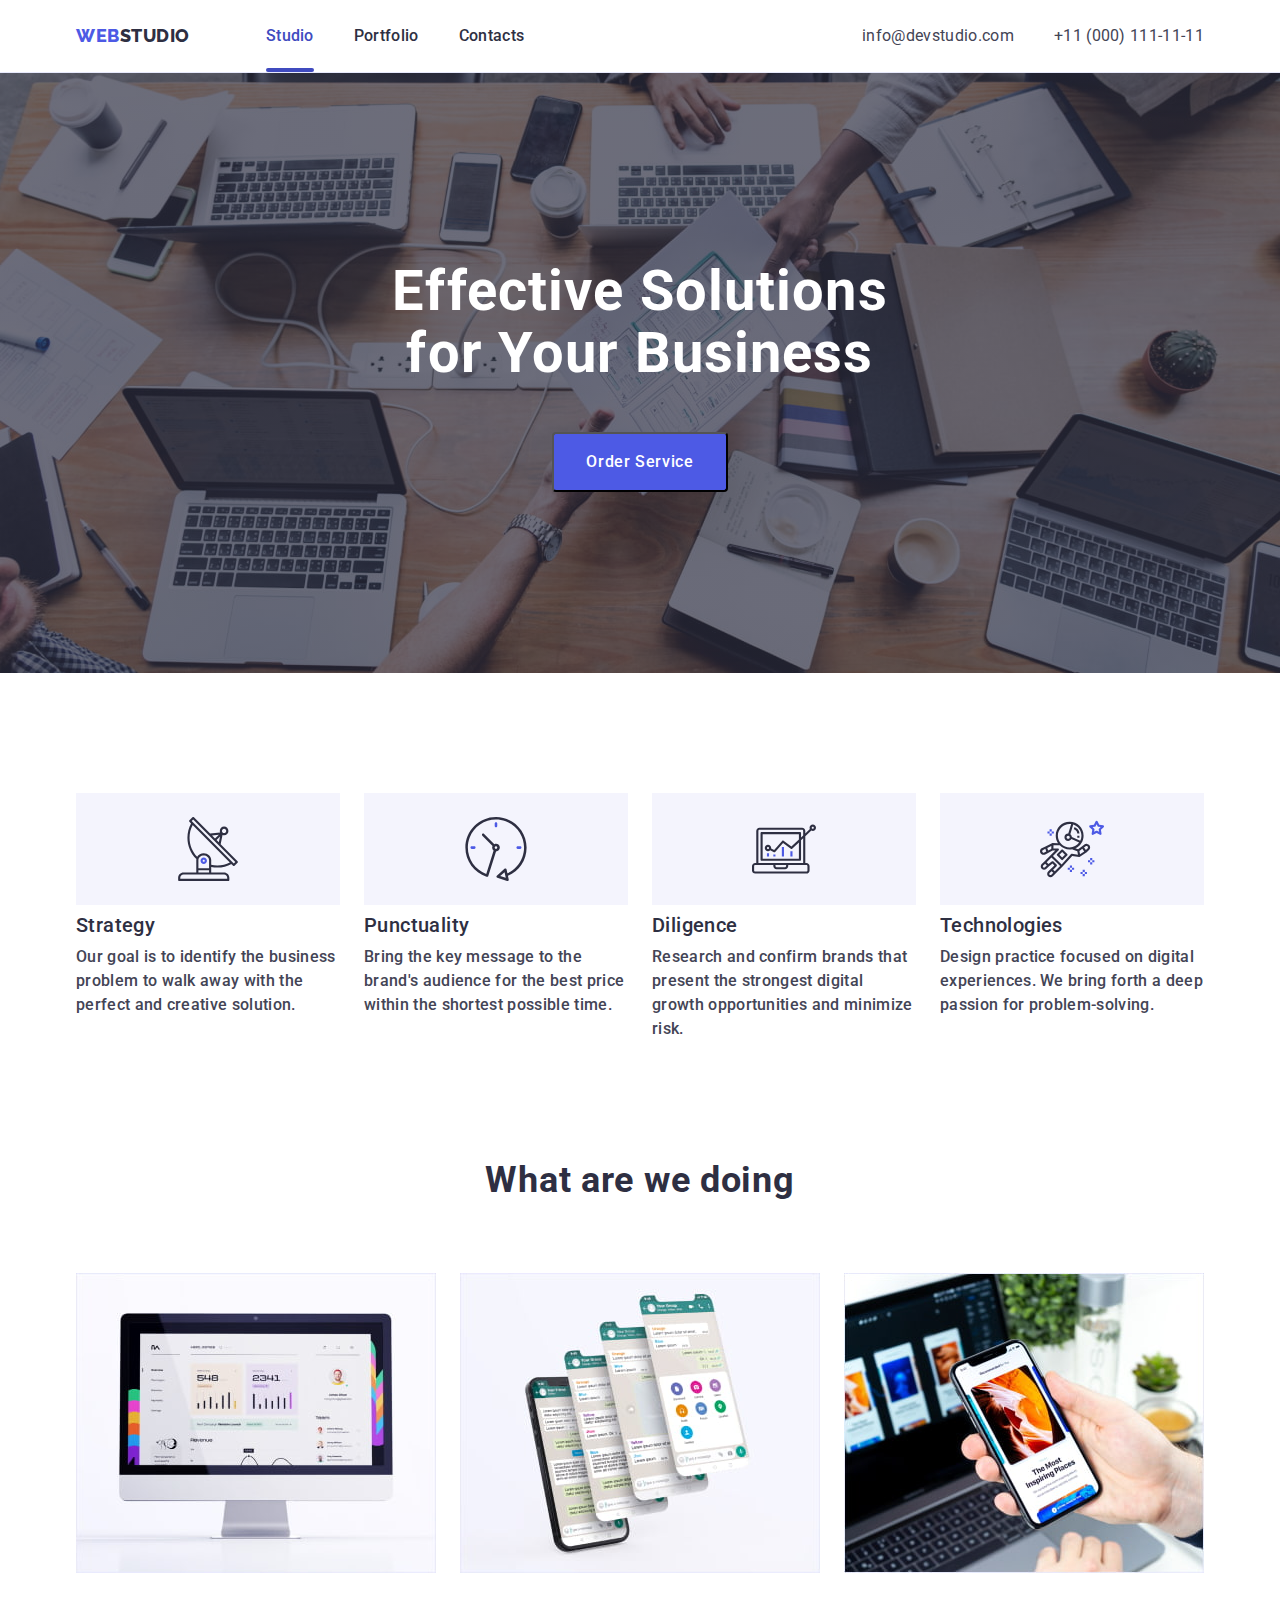
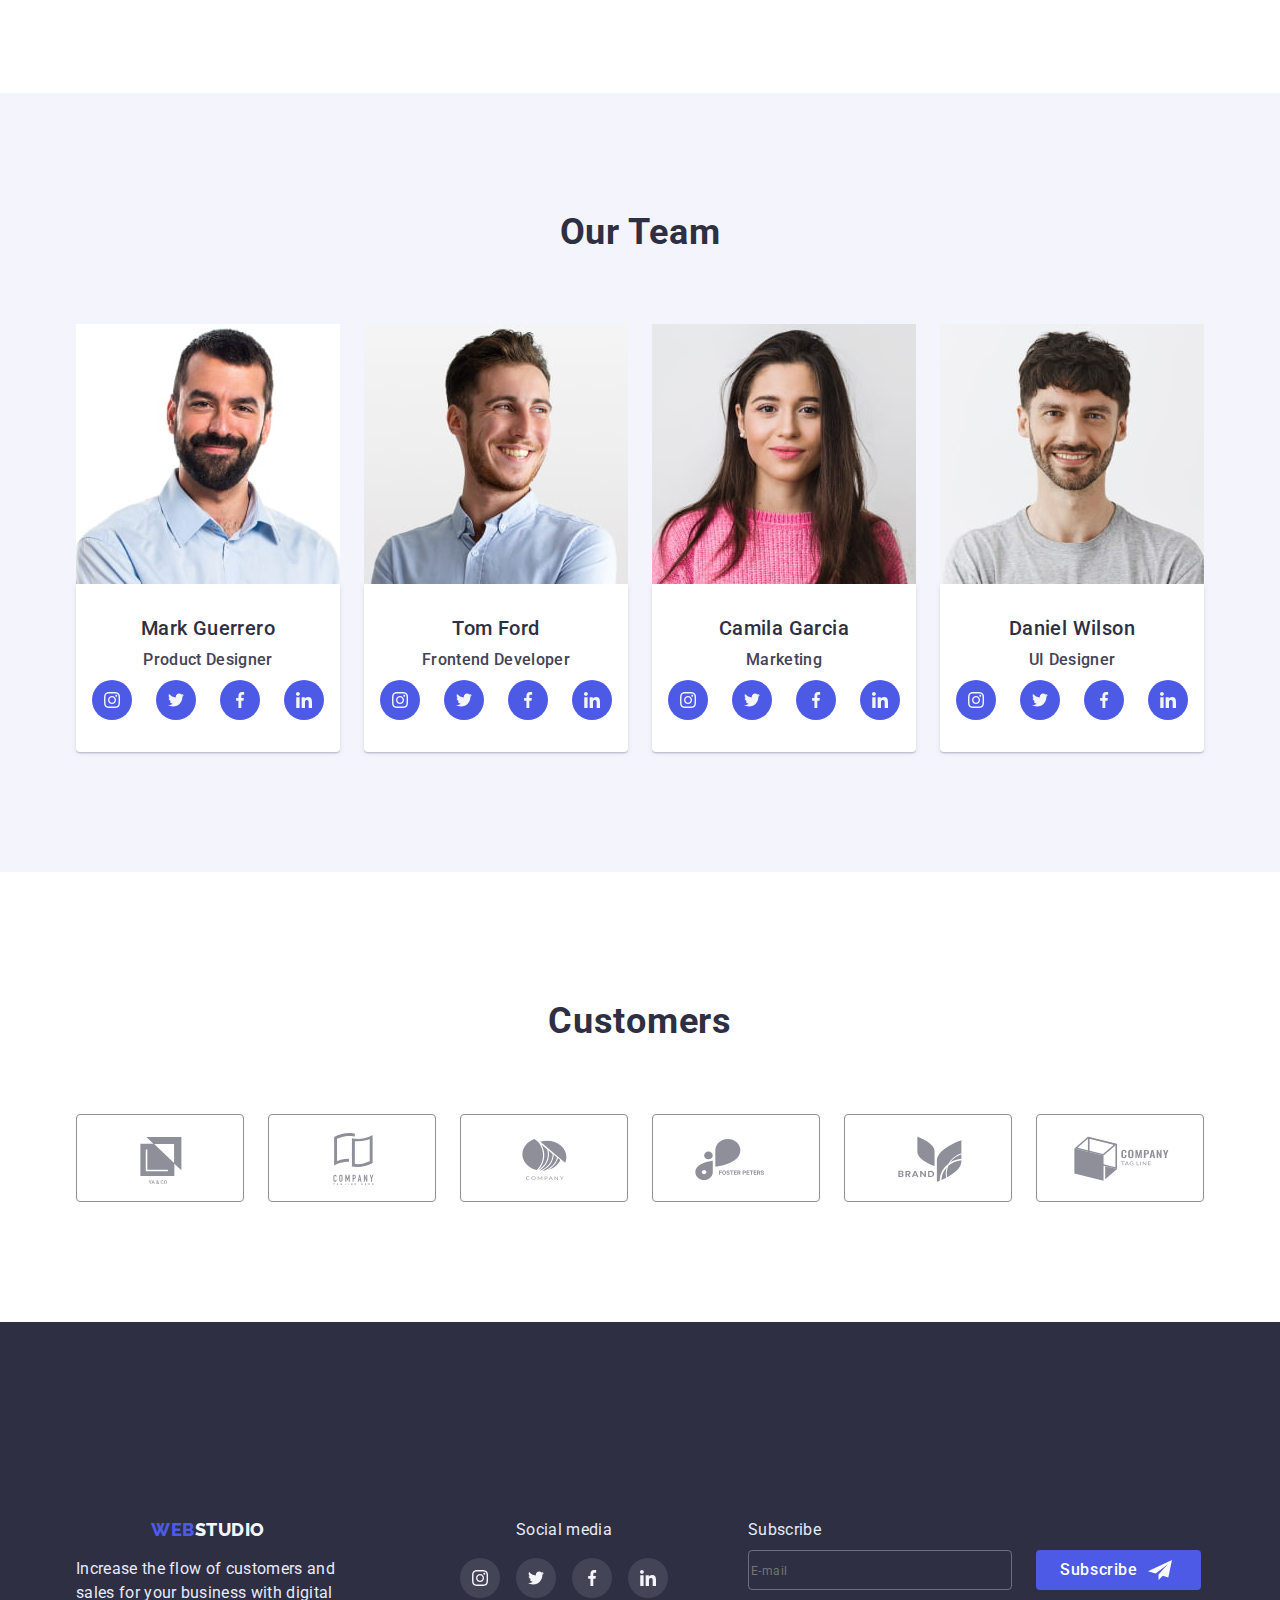
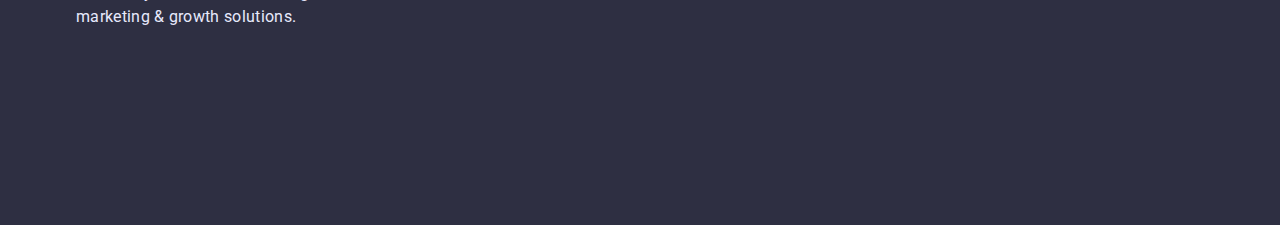
==== index.html @ 0ba38f37 "1.8" ====
<!DOCTYPE html>
<html lang="en">
  <head>
    <meta charset="UTF-8" />
    <meta http-equiv="X-UA-Compatible" content="IE=edge" />
    <meta name="viewport" content="width=device-width, initial-scale=1.0" />
    <title>Main Page</title>
    <link rel="preconnect" href="https://fonts.googleapis.com" />
    <link rel="preconnect" href="https://fonts.gstatic.com" crossorigin />
    <link
      href="https://fonts.googleapis.com/css2?family=Raleway:wght@800&family=Roboto:wght@400;500;700;900&display=swap"
      rel="stylesheet"
    />
    <link
      rel="stylesheet"
      href="https://cdn.jsdelivr.net/npm/modern-normalize@1.1.0/modern-normalize.min.css"
    />
    <link rel="stylesheet" href="./css/stayles.css" />
  </head>

  <body>
    <!-- HEADER -->
    <header class="header">
      <div class="main-header container">
        <nav class="top-line-container">
          <a href="./index.html" class="main-logo link"
            >Web<span class="sup-logo">Studio</span></a
          >
          <ul class="list-item-container">
            <li class="menu-item">
              <a href="./index.html" class="menu-link link active-page"
                >Studio</a
              >
            </li>
            <li class="menu-item">
              <a href="./portfolio.html" class="menu-link link">Portfolio</a>
            </li>
            <li class="menu-item">
              <a href="#" class="menu-link link">Contacts</a>
            </li>
          </ul>
        </nav>

        <address>
          <ul class="list-address-container">
            <li class="item-address">
              <a href="mailto:info@devstudio.com" class="adress link"
                >info@devstudio.com</a
              >
            </li>
            <li class="item-address-tel">
              <a href="tel:+110001111111" class="adress link"
                >+11 (000) 111-11-11</a
              >
            </li>
          </ul>
        </address>

        <!-- button burger -->
        <button type="button" class="btn-burger" data-menu-open>
          <svg class="btn-burger-svg" width="32" height="22">
            <use href="./images/sprite.svg#icon-btn-gamburger"></use>
          </svg>
        </button>
      </div>

      <!-- mobile menu -->
      <div class="mobile-menu is-open" data-menu>
        <div class="mobile-menu-container container">
          <button type="button" class="btn-close-mob-menu" data-menu-close>
            <svg class="mob-menu-close-btn" width="24" height="24">
              <use href="./images/sprite.svg#icon-close-btn"></use>
            </svg>
          </button>
          <nav class="nav-mobile-menu">
            <ul class="mb-menu-list">
              <li class="mb-menu-item">
                <a href="./index.html" class="mb-menu-list">Studio</a>
              </li>
              <li class="mb-menu-item">
                <a href="./portfolio.html" class="mb-menu-list">Portfolio</a>
              </li>
              <li class="mb-menu-item">
                <a href="" class="mb-menu-list">Contacts</a>
              </li>
            </ul>
          </nav>
          <div>
            <address>
              <ul class="mb-menu-adress">
                <li class="mb-menu-item">
                  <a href="tel:+110001111111" class="mb-menu-tell"
                    >+11 (000) 111-11-11</a
                  >
                </li>
                <li class="mb-menu-item">
                  <a href="mailto:info@devstudio.com" class="mb-menu-adress"
                    >info@devstudio.com</a
                  >
                </li>
              </ul>
            </address>
            <div>
              <ul class="list-icon-social-menu">
                <li class="item-icon-social">
                  <a
                    href="https://www.instagram.com/"
                    target="_blank"
                    rel="noreferrer noopener"
                    class="link-social color-icon-personal"
                  >
                    <svg class="social-icon" width="16" height="16">
                      <use href="./images/sprite.svg#icon-instagram"></use>
                    </svg>
                  </a>
                </li>
                <li class="item-icon-social">
                  <a
                    href="https://twitter.com/"
                    target="_blank"
                    rel="noreferrer noopener"
                    class="link-social color-icon-personal"
                  >
                    <svg class="social-icon" width="16" height="16">
                      <use href="./images/sprite.svg#icon-twitter"></use>
                    </svg>
                  </a>
                </li>
                <li class="item-icon-social">
                  <a
                    href="https://uk-ua.facebook.com/"
                    target="_blank"
                    rel="noreferrer noopener"
                    class="link-social color-icon-personal"
                  >
                    <svg class="social-icon" width="16" height="16">
                      <use href="./images/sprite.svg#icon-facebook"></use>
                    </svg>
                  </a>
                </li>
                <li class="item-icon-social">
                  <a
                    href="https://www.linkedin.com/"
                    target="_blank"
                    rel="noreferrer noopener"
                    class="link-social color-icon-personal"
                  >
                    <svg class="social-icon" width="16" height="16">
                      <use href="./images/sprite.svg#icon-linkedin"></use>
                    </svg>
                  </a>
                </li>
              </ul>
            </div>
          </div>
        </div>
      </div>
    </header>

    <main>
      <!-- HERO  -->
      <section class="hero">
        <div class="container">
          <h1 class="main-title">Effective Solutions for Your Business</h1>
          <button type="button" class="button main-button" data-modal-open>
            Order Service
          </button>
        </div>
      </section>

      <!-- Pecularities -->
      <section class="peculiarities section">
        <h2 class="visually-hidden">Peculiarities</h2>
        <div class="container">
          <ul class="list-peculiarities">
            <li class="item-peculiarities">
              <div class="peculiarities-card">
                <div class="box-icon">
                  <svg class="icon-pecularities" width="64" height="64">
                    <use href="./images/sprite.svg#icon-antenna"></use>
                  </svg>
                </div>
                <div class="item-pecularities-tumb">
                  <h3 class="sup-title">Strategy</h3>
                  <p class="base-text">
                    Our goal is to identify the business problem to walk away
                    with the perfect and creative solution.
                  </p>
                </div>
              </div>
            </li>

            <li class="item-peculiarities">
              <div class="peculiarities-card">
                <div class="box-icon">
                  <svg class="icon-pecularities" width="64" height="64">
                    <use href="./images/sprite.svg#icon-clock"></use>
                  </svg>
                </div>
                <div class="item-pecularities-tumb">
                  <h3 class="sup-title">Punctuality</h3>
                  <p class="base-text">
                    Bring the key message to the brand's audience for the best
                    price within the shortest possible time.
                  </p>
                </div>
              </div>
            </li>

            <li class="item-peculiarities">
              <div class="peculiarities-card">
                <div class="box-icon">
                  <svg class="icon-pecularities" width="64" height="64">
                    <use href="./images/sprite.svg#icon-diagram"></use>
                  </svg>
                </div>
                <div class="item-pecularities-tumb">
                  <h3 class="sup-title">Diligence</h3>
                  <p class="base-text">
                    Research and confirm brands that present the strongest
                    digital growth opportunities and minimize risk.
                  </p>
                </div>
              </div>
            </li>

            <li class="item-peculiarities">
              <div class="peculiarities-card">
                <div class="box-icon">
                  <svg class="icon-pecularities" width="64" height="64">
                    <use href="./images/sprite.svg#icon-astronaut"></use>
                  </svg>
                </div>
                <div class="item-pecularities-tumb">
                  <h3 class="sup-title">Technologies</h3>
                  <p class="base-text">
                    Design practice focused on digital experiences. We bring
                    forth a deep passion for problem-solving.
                  </p>
                </div>
              </div>
            </li>
          </ul>
        </div>
      </section>

      <!-- Opportuniti -->
      <section class="opportunity">
        <div class="container">
          <h2 class="title-section">What are we doing</h2>
          <ul class="list-opportunity">
            <li class="item-opportunity">
              <img
                src="./images/main/comp.jpg"
                alt="monitor PC"
                width="360"
                height="300"
              />
            </li>
            <li class="item-opportunity">
              <img
                src="./images/main/tel.jpg"
                alt="mobile phone display and appllications"
                width="360"
                height="300"
              />
            </li>
            <li class="item-opportunity">
              <img
                src="./images/main/desktop.jpg"
                alt="foto laptop and mobile phone"
                width="360"
                height="300"
              />
            </li>
          </ul>
        </div>
      </section>

      <!-- Personal -->
      <section class="personal section">
        <div class="container">
          <h2 class="title-section">Our Team</h2>
          <ul class="list-personal">
            <li class="item-personal">
              <article class="card-personal">
                <div class="card-thumb">
                  <img
                    src="./images/main/emploees/mark.jpg"
                    alt=" photo Mark Guerrero"
                    width="264"
                    height="260"
                  />
                </div>
                <div class="card-text-personal">
                  <h3 class="sup-title-personal">Mark Guerrero</h3>
                  <p class="base-text">Product Designer</p>
                  <ul class="list-icon-social">
                    <li class="item-icon-social">
                      <a
                        href="https://www.instagram.com/"
                        target="_blank"
                        rel="noreferrer noopener"
                        class="link-social color-icon-personal"
                      >
                        <svg class="social-icon" width="16" height="16">
                          <use href="./images/sprite.svg#icon-instagram"></use>
                        </svg>
                      </a>
                    </li>
                    <li class="item-icon-social">
                      <a
                        href="https://twitter.com/"
                        target="_blank"
                        rel="noreferrer noopener"
                        class="link-social color-icon-personal"
                      >
                        <svg class="social-icon" width="16" height="16">
                          <use href="./images/sprite.svg#icon-twitter"></use>
                        </svg>
                      </a>
                    </li>
                    <li class="item-icon-social">
                      <a
                        href="https://uk-ua.facebook.com/"
                        target="_blank"
                        rel="noreferrer noopener"
                        class="link-social color-icon-personal"
                      >
                        <svg class="social-icon" width="16" height="16">
                          <use href="./images/sprite.svg#icon-facebook"></use>
                        </svg>
                      </a>
                    </li>
                    <li class="item-icon-social">
                      <a
                        href="https://www.linkedin.com/"
                        target="_blank"
                        rel="noreferrer noopener"
                        class="link-social color-icon-personal"
                      >
                        <svg class="social-icon" width="16" height="16">
                          <use href="./images/sprite.svg#icon-linkedin"></use>
                        </svg>
                      </a>
                    </li>
                  </ul>
                </div>
              </article>
            </li>

            <li class="item-personal">
              <article class="card-personal">
                <div class="card-thumb">
                  <img
                    src="./images/main/emploees/tom.jpg"
                    alt="photo Tom Ford"
                    width="264"
                    height="260"
                  />
                </div>
                <div class="card-text-personal">
                  <h3 class="sup-title-personal">Tom Ford</h3>
                  <p class="base-text">Frontend Developer</p>
                  <ul class="list-icon-social">
                    <li class="item-icon-social">
                      <a
                        href="https://www.instagram.com/"
                        target="_blank"
                        rel="noreferrer noopener"
                        class="link-social color-icon-personal"
                      >
                        <svg class="social-icon" width="16" height="16">
                          <use href="./images/sprite.svg#icon-instagram"></use>
                        </svg>
                      </a>
                    </li>
                    <li class="item-icon-social">
                      <a
                        href="https://twitter.com/"
                        target="_blank"
                        rel="noreferrer noopener"
                        class="link-social color-icon-personal"
                      >
                        <svg class="social-icon" width="16" height="16">
                          <use href="./images/sprite.svg#icon-twitter"></use>
                        </svg>
                      </a>
                    </li>
                    <li class="item-icon-social">
                      <a
                        href="https://uk-ua.facebook.com/"
                        target="_blank"
                        rel="noreferrer noopener"
                        class="link-social color-icon-personal"
                      >
                        <svg class="social-icon" width="16" height="16">
                          <use href="./images/sprite.svg#icon-facebook"></use>
                        </svg>
                      </a>
                    </li>
                    <li class="item-icon-social">
                      <a
                        href="https://www.linkedin.com/"
                        target="_blank"
                        rel="noreferrer noopener"
                        class="link-social color-icon-personal"
                      >
                        <svg class="social-icon" width="16" height="16">
                          <use href="./images/sprite.svg#icon-linkedin"></use>
                        </svg>
                      </a>
                    </li>
                  </ul>
                </div>
              </article>
            </li>

            <li class="item-personal">
              <article class="card-personal">
                <div class="card-thumb">
                  <img
                    src="./images/main/emploees/camila.jpg"
                    alt="photo Camila Garcia"
                    width="264"
                    height="260"
                  />
                </div>
                <div class="card-text-personal">
                  <h3 class="sup-title-personal">Camila Garcia</h3>
                  <p class="base-text">Marketing</p>
                  <ul class="list-icon-social">
                    <li class="item-icon-social">
                      <a
                        href="https://www.instagram.com/"
                        target="_blank"
                        rel="noreferrer noopener"
                        class="link-social color-icon-personal"
                      >
                        <svg class="social-icon" width="16" height="16">
                          <use href="./images/sprite.svg#icon-instagram"></use>
                        </svg>
                      </a>
                    </li>
                    <li class="item-icon-social">
                      <a
                        href="https://twitter.com/"
                        target="_blank"
                        rel="noreferrer noopener"
                        class="link-social color-icon-personal"
                      >
                        <svg class="social-icon" width="16" height="16">
                          <use href="./images/sprite.svg#icon-twitter"></use>
                        </svg>
                      </a>
                    </li>
                    <li class="item-icon-social">
                      <a
                        href="https://uk-ua.facebook.com/"
                        target="_blank"
                        rel="noreferrer noopener"
                        class="link-social color-icon-personal"
                      >
                        <svg class="social-icon" width="16" height="16">
                          <use href="./images/sprite.svg#icon-facebook"></use>
                        </svg>
                      </a>
                    </li>
                    <li class="item-icon-social">
                      <a
                        href="https://www.linkedin.com/"
                        target="_blank"
                        rel="noreferrer noopener"
                        class="link-social color-icon-personal"
                      >
                        <svg class="social-icon" width="16" height="16">
                          <use href="./images/sprite.svg#icon-linkedin"></use>
                        </svg>
                      </a>
                    </li>
                  </ul>
                </div>
              </article>
            </li>

            <li class="item-personal">
              <article class="card-personal">
                <div class="card-thumb">
                  <img
                    src="./images/main/emploees/daniel.jpg"
                    alt="photo Daniel Wilson "
                    width="264"
                    height="260"
                  />
                </div>
                <div class="card-text-personal">
                  <h3 class="sup-title-personal">Daniel Wilson</h3>
                  <p class="base-text">UI Designer</p>
                  <ul class="list-icon-social">
                    <li class="item-icon-social">
                      <a
                        href="https://www.instagram.com/"
                        target="_blank"
                        rel="noreferrer noopener"
                        class="link-social color-icon-personal"
                      >
                        <svg class="social-icon" width="16" height="16">
                          <use href="./images/sprite.svg#icon-instagram"></use>
                        </svg>
                      </a>
                    </li>
                    <li class="item-icon-social">
                      <a
                        href="https://twitter.com/"
                        target="_blank"
                        rel="noreferrer noopener"
                        class="link-social color-icon-personal"
                      >
                        <svg class="social-icon" width="16" height="16">
                          <use href="./images/sprite.svg#icon-twitter"></use>
                        </svg>
                      </a>
                    </li>
                    <li class="item-icon-social">
                      <a
                        href="https://uk-ua.facebook.com/"
                        target="_blank"
                        rel="noreferrer noopener"
                        class="link-social color-icon-personal"
                      >
                        <svg class="social-icon" width="16" height="16">
                          <use href="./images/sprite.svg#icon-facebook"></use>
                        </svg>
                      </a>
                    </li>
                    <li class="item-icon-social">
                      <a
                        href="https://www.linkedin.com/"
                        target="_blank"
                        rel="noreferrer noopener"
                        class="link-social color-icon-personal"
                      >
                        <svg class="social-icon" width="16" height="16">
                          <use href="./images/sprite.svg#icon-linkedin"></use>
                        </svg>
                      </a>
                    </li>
                  </ul>
                </div>
              </article>
            </li>
          </ul>
        </div>
      </section>
    </main>
    <!-- Customers -->
    <section class="customers">
      <div class="container">
        <h2 class="title-section">Customers</h2>
        <ul class="list-customers">
          <li class="item-customers">
            <a href="#" class="link-customers">
              <svg class="icon-customers" width="104" height="56">
                <use href="./images/sprite.svg#icon-Logo"></use>
              </svg>
            </a>
          </li>
          <li class="item-customers">
            <a href="#" class="link-customers">
              <svg class="icon-customers" width="104" height="56">
                <use href="./images/sprite.svg#icon-Logo2"></use>
              </svg>
            </a>
          </li>
          <li class="item-customers">
            <a href="#" class="link-customers">
              <svg class="icon-customers" width="104" height="56">
                <use href="./images/sprite.svg#icon-Logo3"></use>
              </svg>
            </a>
          </li>
          <li class="item-customers">
            <a href="#" class="link-customers">
              <svg class="icon-customers" width="104" height="56">
                <use href="./images/sprite.svg#icon-Logo4"></use>
              </svg>
            </a>
          </li>
          <li class="item-customers">
            <a href="#" class="link-customers">
              <svg class="icon-customers" width="104" height="56">
                <use href="./images/sprite.svg#icon-Logo5"></use>
              </svg>
            </a>
          </li>
          <li class="item-customers">
            <a href="#" class="link-customers">
              <svg class="icon-customers" width="104" height="56">
                <use href="./images/sprite.svg#icon-Logo6"></use>
              </svg>
            </a>
          </li>
        </ul>
      </div>
    </section>
    <!-- FOOTER -->
    <footer class="footer">
      <section class="footer-list container">
        <h2 class="visually-hidden">Footer</h2>
        <div class="footer-flex">
          <div class="footer-title">
            <a href="./index.html" class="main-logo link"
              >Web<span class="sub-logo">Studio</span></a
            >
            <p class="base-text-white">
              Increase the flow of customers and sales for your business with
              digital marketing & growth solutions.
            </p>
          </div>
          <div class="footer-social-media">
            <p class="footer-social">Social media</p>
            <ul class="footer-list-icon-social">
              <li class="item-icon-social">
                <a
                  href="https://www.instagram.com/"
                  target="_blank"
                  rel="noreferrer noopener"
                  class="link-social color-icon-footer"
                >
                  <svg class="social-icon" width="16" height="16">
                    <use href="./images/sprite.svg#icon-instagram"></use>
                  </svg>
                </a>
              </li>
              <li class="item-icon-social">
                <a
                  href="https://twitter.com/"
                  target="_blank"
                  rel="noreferrer noopener"
                  class="link-social color-icon-footer"
                >
                  <svg class="social-icon" width="16" height="16">
                    <use href="./images/sprite.svg#icon-twitter"></use>
                  </svg>
                </a>
              </li>
              <li class="item-icon-social">
                <a
                  href="https://uk-ua.facebook.com/"
                  target="_blank"
                  rel="noreferrer noopener"
                  class="link-social color-icon-footer"
                >
                  <svg class="social-icon" width="16" height="16">
                    <use href="./images/sprite.svg#icon-facebook"></use>
                  </svg>
                </a>
              </li>
              <li class="item-icon-social">
                <a
                  href="https://www.linkedin.com/"
                  target="_blank"
                  rel="noreferrer noopener"
                  class="link-social color-icon-footer"
                >
                  <svg class="social-icon" width="16" height="16">
                    <use href="./images/sprite.svg#icon-linkedin"></use>
                  </svg>
                </a>
              </li>
            </ul>
          </div>

          <div class="footer-subscribe">
            <p class="footer-social">Subscribe</p>
            <div class="footer-form-cont">
              <form class="footer-email">
                <input
                  name="email"
                  type="email"
                  class="footer-form-input"
                  placeholder="E-mail"
                  required
                />
                <button type="submit" class="footer-subscribe-btn button">
                  Subscribe<svg
                    class="subscribe-btn-icon"
                    width="24"
                    height="24"
                  >
                    <use href="./images/sprite.svg#icon-subscribe-list"></use>
                  </svg>
                </button>
              </form>
            </div>
          </div>
        </div>
      </section>
    </footer>

    <!-- Backdrop -->

    <div class="backdrop is-hidden" data-modal>
      <div class="modal">
        <button type="button" class="modal-close-button" data-modal-close>
          <svg class="modal-close-button-icon" width="8" height="8">
            <use href="./images/sprite.svg#icon-modal-close-icone"></use>
          </svg>
        </button>

        <p class="modal-text">Leave your contacts and we will call you back</p>

        <!-- Form -->
        <form class="modal-form" name="form-modal-window">
          <label class="modal-form-field">
            <span class="modal-form-span">Name*</span>
            <span class="modal-form-decor-icon">
              <input
                type="text"
                name="user-name"
                class="modal-form-input"
                required
                pattern="^[a-zA-Zа-яА-ЯіІїЇ]+$"
                minlength="2"
                placeholder="введіть ім'я (не менше двох літер)"
                title="Олександр"
              />
              <svg class="modal-form-icon">
                <use href="./images/sprite.svg#icon-name-black"></use>
              </svg>
            </span>
          </label>

          <label class="modal-form-field">
            <span class="modal-form-span">Phone*</span>
            <span class="modal-form-decor-icon">
              <input
                type="tel"
                name="user-phone"
                class="modal-form-input"
                required
                pattern="[0-9]{3}[0-9]{3}[0-9]{2}[0-9]{2}"
                title="011-111-11-11"
                placeholder="введіть номер в форматі 0хх ххх хх хх"
              />
              <svg class="modal-form-icon">
                <use href="./images/sprite.svg#icon-phone-black"></use>
              </svg>
            </span>
          </label>

          <label class="modal-form-field">
            <span class="modal-form-span">Email</span>
            <span class="modal-form-decor-icon">
              <input
                type="email"
                class="modal-form-input"
                placeholder="name@gmail.com"
              />
              <svg class="modal-form-icon">
                <use href="./images/sprite.svg#icon-email-black"></use>
              </svg>
            </span>
          </label>

          <label class="modal-form-field">
            <span class="modal-form-span">Text input</span>
            <textarea
              name="user-message"
              class="modal-form-area"
              placeholder="Text input"
            ></textarea>
          </label>

          <input
            id="user-policy"
            type="checkbox"
            class="modal-form-policy visually-hidden"
            name="user-policy"
            required
          />
          <label for="user-policy" class="modal-form-check">
            &nbsp;&nbsp;&nbsp;&nbsp;&nbsp;&nbsp; I accept the terms and
            conditions of the
            <a href="" class="user-policy-link">Privacy Policy</a
            ><span class="span-check">
              <svg class="modal-check-svg" width="16" height="16">
                <use
                  href="./images/sprite.svg#icon-check-default"
                ></use></svg></span
          ></label>
          <button type="submit" class="modal-form-btn button">Send</button>
        </form>
      </div>
    </div>

    <script src="./js/modal.js"></script>
    <script src="./js/mobile-menu.js"></script>
  </body>
</html>
---- css/stayles.css ----
:root {
  --primary-font: Roboto, sans-serif;
  --secondary-font: Raleway, sans-serif;
  --primary-color: #4d5ae5;
  --active-primari-color: #404bbf;
  --accent-color: #e7e9fc;
  --base-color: #434455;
  --title-color: #2e2f42;
  --card-set-gap: 24px;
  --color-icon-social: #f4f4fd;
  --color-icon-customers: #8e8f99;
  --transform-time-cubic: 250ms cubic-bezier(0.4, 0, 0.2, 1);
}
h1,
h2,
h3,
h4,
p {
  margin-top: 0;
  margin-bottom: 0;
}
ul,
ol {
  list-style: none;
  margin-top: 0;
  margin-bottom: 0;
  padding-left: 0;
}

body {
  font-family: var(--primary-font);
  color: var(--title-color);
}

.link,
a {
  text-decoration: none;
}

img {
  display: block;
  max-width: 100%;
}
.container {
  /* width: 100%; */
  padding-left: 15px;
  padding-right: 15px;
}

/* ======================== Components ========================*/

.main-logo {
  font-family: var(--secondary-font);
  font-weight: 800;
  font-size: 18px;
  line-height: 1.3;
  letter-spacing: 0.03em;
  color: var(--primary-color);
  text-transform: uppercase;
}
.sup-logo {
  color: var(--title-color);
}
.sup-title {
  font-weight: 700;
  font-size: 36px;
  line-height: 1.1;
  text-align: center;
  letter-spacing: 0.02em;
  text-transform: capitalize;
}
.base-text {
  font-weight: 500;
  font-size: 16px;
  line-height: 1.5;
  letter-spacing: 0.02em;
  color: var(--base-color);
  margin-top: 8px;
}
.title-section {
  font-size: 36px;
  line-height: 1.1;
  letter-spacing: 0.02em;
  margin-bottom: 72px;
}

.button {
  font-family: var(--primary-font);
  font-weight: 500;
  font-size: 16px;
  line-height: 1.5;
  letter-spacing: 0.04em;
  cursor: pointer;
  text-align: center;
}
.footer {
  background-color: var(--title-color);
}
.visually-hidden {
  position: absolute;
  width: 1px;
  height: 1px;
  margin: -1px;
  border: 0;
  padding: 0;

  white-space: nowrap;
  clip-path: inset(100%);
  clip: rect(0 0 0 0);
  overflow: hidden;
}
.main-header {
  display: flex;
  align-items: center;
  justify-content: space-between;
  padding-top: 24px;
  padding-bottom: 24px;
}
.main-title {
  font-size: 36px;
  font-weight: 700;
  line-height: 1.1;
  letter-spacing: 0.02em;
  color: #ffffff;
  max-width: 320px;

  margin-right: auto;
  margin-left: auto;
  margin-bottom: 48px;
}
/* ======================== /Components ========================*/

/* ======================== PECULARITIES ======================== */
.box-icon {
  display: none;
}
.peculiarities-card {
  display: flex;
  flex-direction: column;
  max-width: 100%;
}
.item-peculiarities {
  max-width: 100%;
}
.list-peculiarities {
  display: flex;
  column-gap: 24px;
  row-gap: 72px;
  flex-wrap: wrap;
}
.section {
  padding-top: 96px;
  padding-bottom: 96px;
}

/* ======================== /PECULARITIES ======================== */

.btn-burger {
  line-height: 0;
  background-color: transparent;
  border: none;
  padding: 0;
  cursor: pointer;
}
.mobile-menu {
  position: fixed;
  width: 100%;
  height: 100%;
  top: 0;
  left: 0;
  z-index: 1000;
  padding: 80px 40px 40px 40px;
  background: #ffffff;
  box-shadow: 0px 2px 1px rgba(46, 47, 66, 0.08),
    0px 1px 1px rgba(46, 47, 66, 0.16), 0px 1px 6px rgba(46, 47, 66, 0.08);
}

.mobile-menu.is-open {
  opacity: 0;
  visibility: hidden;
  pointer-events: none;
}

.btn-close-mob-menu {
  position: absolute;
  top: 40px;
  right: 40px;
  line-height: 0;
  background-color: #e7e9fc;
  border: none;
  padding: 0;
  cursor: pointer;
  border-radius: 50%;
  width: 40px;
  height: 40px;

  border: 1px solid rgba(0, 0, 0, 0.1);

  transition: border-color var(--transform-time-cubic),
    background-color var(--transform-time-cubic),
    fill var(--transform-time-cubic);
}
.btn-close-mob-menu:hover,
.btn-close-mob-menu:focus {
  background-color: var(--active-primari-color);
  fill: #ffffff;
}
.mobile-menu-container {
  display: flex;
  height: 100%;
  flex-direction: column;
  justify-content: space-between;
  overflow-y: scroll;
}
.mb-menu-list {
  font-weight: 700;
  font-size: 36px;
  line-height: 1.1;
  letter-spacing: 0.02em;
  text-transform: capitalize;
  color: var(--title-color);
  margin-bottom: 40px;
  transition: color var(--transform-time-cubic);
}
.mb-menu-list:hover,
.mb-menu-list:focus {
  color: var(--active-primari-color);
}
.mb-menu-item:not(:last-child) {
  margin-bottom: 40px;
}
.mb-menu-tell {
  font-weight: 600;
  font-size: 36px;
  line-height: 1.1;
  letter-spacing: 0.02em;
  text-transform: capitalize;
  color: var(--primary-color);
}
.mb-menu-adress {
  font-weight: 500;
  font-size: 20px;
  line-height: 24px;
  letter-spacing: 0.02em;
  color: var(--base-color);
}

.list-icon-social-menu {
  display: flex;
  margin: 0;
  justify-content: space-between;
  max-width: 328px;
}

.mb-menu-adress {
  margin-bottom: 48px;
  font-style: normal;
}

/* ======================== HERO ======================== */
.hero {
  padding-top: 188px;
  padding-bottom: 188px;
  margin-left: auto;
  margin-right: auto;

  text-align: center;
  max-width: 1440px;
  height: 600px;
  background-color: #2e2f42b2;
  background-size: cover;
  background-position: center;
  background-image: linear-gradient(
      rgba(46, 47, 66, 0.7),
      rgba(46, 47, 66, 0.7)
    ),
    url(../css/style/people-office-hero.jpg);
  background-repeat: no-repeat;
}

.main-button {
  background-color: var(--primary-color);
  color: #ffffff;
  border-radius: 4px;

  padding: 16px 32px;

  transition: background-color var(--transform-time-cubic),
    box-shadow var(--transform-time-cubic);
}
.main-button:hover,
.main-button:focus {
  background-color: var(--active-primari-color);
  box-shadow: 0px 4px 4px 0px rgba(0, 0, 0, 0.15);
}

/* ======================== /hero ======================== */

/* ======================== OPPORTUNITY======================== */
.opportunity {
  text-align: center;
  padding-bottom: 120px;
}
.list-opportunity {
  display: flex;
  align-self: center;
  flex-wrap: wrap;
  gap: 24px;
  justify-content: space-between;
}

/* ======================== /OPPORTUNITY======================== */

/* ======================== PERSONAL======================== */
.personal {
  padding-top: 96px;
  padding-bottom: 128px;
  text-align: center;
  background-color: #f4f4fd;
}
.list-personal {
  display: flex;
  justify-content: center;
  flex-wrap: wrap;
  align-items: center;
  row-gap: 72px;
}
.item-personal {
  max-width: 260px;
}

.sup-title-personal {
  font-weight: 500;
  font-size: 20px;
  line-height: 1.2;
  letter-spacing: 0.02em;
  color: var(--title-color);
}

.card-text-personal {
  padding-top: 32px;
  padding-bottom: 32px;
  max-width: 264px;
  background-color: #ffffff;
  box-shadow: 0px 1px 6px rgba(46, 47, 66, 0.08),
    0px 1px 1px rgba(46, 47, 66, 0.16), 0px 2px 1px rgba(46, 47, 66, 0.08);
  border-radius: 0px 0px 4px 4px;
}

.list-icon-social {
  display: flex;
  margin-top: 8px;
  justify-content: center;
  gap: 24px;
}

.item-icon-social {
  display: flex;
}
.link-social {
  display: flex;
  width: 40px;
  height: 40px;
  border-radius: 50%;

  justify-content: center;
  align-items: center;
}
.color-icon-personal {
  background-color: var(--primary-color);
  transition: background-color var(--transform-time-cubic);
}
.color-icon-personal:hover,
.color-icon-personal:focus {
  background-color: var(--active-primari-color);
}
.social-icon {
  display: inline-block;
  fill: var(--color-icon-social);
}

/* ======================== /PERSONAL======================== */

/* ======================== CUSTOMERS======================== */
.customers {
  text-align: center;
  padding-top: 130px;
  padding-bottom: 120px;
}

.list-customers {
  display: flex;
  flex-wrap: wrap;
  justify-content: space-around;
  gap: 24px;
}
.link-customers {
  display: flex;
  justify-content: center;
  align-items: center;
  width: 168px;
  height: 88px;
  border: 1px solid var(--color-icon-customers);
  border-radius: 4px;
  transition: border-color var(--transform-time-cubic);
}

.icon-customers {
  fill: var(--color-icon-customers);
  transition: fill var(--transform-time-cubic);
}

.link-customers:hover,
.link-customers:focus {
  border-color: var(--active-primari-color);
}

.link-customers:hover .icon-customers,
.link-customers:focus .icon-customers {
  fill: var(--active-primari-color);
}

/* ======================== /CUSTOMERS======================== */

/* ======================== FOOTER ======================== */

.footer a {
  margin: 0;
}
.footer-list {
  padding-top: 96px;
  padding-bottom: 96px;
}
.sub-logo {
  color: #f4f4fd;
}
.footer-flex {
  display: flex;
  flex-direction: column;
  flex-wrap: wrap;
  margin-left: auto;
  margin-right: auto;
  gap: 72px;
  justify-content: center;
}
.footer-title {
  display: flex;
  flex-direction: column;
  align-items: center;
}
.base-text-white {
  color: var(--accent-color);
  font-size: 16px;
  line-height: 1.5;
  letter-spacing: 0.02em;
  width: 264px;
  margin-top: 16px;
}
.footer-social-media {
  display: flex;
  flex-direction: column;
  align-items: center;
}

.footer-list-icon-social {
  display: flex;
  margin-top: 16px;
  justify-content: center;
  gap: 16px;
}
.footer-social {
  color: var(--accent-color);
  font-size: 16px;
  line-height: 1.5;
  letter-spacing: 0.02em;
}
.color-icon-footer {
  background-color: rgba(255, 255, 255, 0.1);
  transition: background-color var(--transform-time-cubic);
}
.color-icon-footer:hover,
.color-icon-footer:focus {
  background-color: #31d0aa;
}
.footer-subscribe {
  display: flex;
  flex-direction: column;
  align-items: center;
}
.footer-email {
  display: flex;
  flex-wrap: wrap;
  justify-content: center;
  gap: 16px;
  margin-top: 16px;
}
.footer-form-input {
  width: 100%;
  height: 40px;
  background-color: transparent;
    border: 1px solid rgba(255, 255, 255, 0.3);
}
.footer-form-input::placeholder {
  font-size: 12px;
  line-height: 2;
  letter-spacing: 0.04em;

}

.modal-form-input:not(:focus):not(:placeholder-shown):valid {
  background-color: rgba(139, 235, 175, 0.2);
}
.modal-form-input:not(:focus):not(:placeholder-shown):invalid {
  background-color: rgba(99, 20, 20, 0.2);
}
.footer-subscribe-btn {
  display: inline-flex;
  border: none;
  background-color: var(--primary-color);
  border-radius: 4px;
  color: #ffffff;

  padding: 8px 24px;
  min-width: 165px;

  transition: background-color var(--transform-time-cubic);
}
.user-policy-link {
  color: var(--primary-color);
}
.subscribe-btn-icon {
  margin-left: 10px;
}
.footer-subscribe-btn:hover,
.footer-subscribe-btn:focus {
  background-color: var(--active-primari-color);
}
/* ======================== /FOOTER ======================== */

/* ======================== PORTFOLIO ======================== */
.portfolio {
  padding-top: 96px;
  padding-bottom: 120px;
}
.list-navigation {
  display: flex;
  justify-content: center;
  column-gap: 24px;
}
.list-navigation {
  margin-bottom: 72px;
}
.card-portfolio {
  transition: box-shadow var(--transform-time-cubic);
}
.card-portfolio:hover {
  box-shadow: 0px 4px 4px 0px rgba(0, 0, 0, 0.25);
}
.button-portfolio {
  background-color: var(--accent-color);
  color: var(--primary-color);
  padding: 12px 24px;
  border: 1px solid #e7e9fc;
  border-radius: 4px;
  transition: color var(--transform-time-cubic),
    background-color var(--transform-time-cubic),
    box-shadow var(--transform-time-cubic);
}
.button-portfolio:hover,
.button-portfolio:focus {
  background-color: var(--primary-color);
  color: var(--accent-color);
  box-shadow: 0px 4px 4px 0px rgba(0, 0, 0, 0.25);
}

.list-projekt {
  display: flex;
  flex-wrap: wrap;
  justify-content: center;
  margin-left: calc(-1 * var(--card-set-gap));
  margin-top: calc(-1 * var(--card-set-gap));
}
.item-projekt {
  margin-left: var(--card-set-gap);
  margin-top: var(--card-set-gap);
  flex-basis: calc(100% / 3-var(--card-set-gap));
}

.card-content {
  padding: 32px 16px;
  border: 1px solid var(--accent-color);
  border-top: none;
}

.card-thumb {
  position: relative;
  overflow: hidden;
}
/* =============== overlay=============== */
.overlay {
  position: absolute;
  left: 0;
  bottom: 0;
  width: 100%;
  height: 100%;

  overflow: auto;
  transform: translate(0, 100%);
  transition: transform var(--transform-time-cubic);

  padding: 40px 32px;
  background-color: var(--primary-color);
  color: #f4f4fd;
  font-size: 16px;
  line-height: 1.5;
  letter-spacing: 0.02em;
}
.link-card-portfolio:hover .overlay,
.link-card-portfolio:focus .overlay {
  transform: translate(0, 0);
}
/* ==================== overlay ======================= */

/* ======================== /PORTFOLIO ======================== */

/* =================== modal window ======================*/
.backdrop {
  position: fixed;
  z-index: 50;
  top: 0;
  left: 0;
  width: 100%;
  height: 100%;
  background-color: rgba(46, 47, 66, 0.4);
  transition: opacity var(--transform-time-cubic),
    visibility var(--transform-time-cubic);
}
.backdrop.is-hidden {
  opacity: 0;
  visibility: hidden;
  pointer-events: none;
}
.modal {
  position: absolute;
  left: 50%;
  top: 50%;
  transform: translate(-50%, -50%) scale(1);
  width: 408px;

  background: #fcfcfc;
  box-shadow: 0px 1px 1px rgba(0, 0, 0, 0.14), 0px 1px 3px rgba(0, 0, 0, 0.12),
    0px 2px 1px rgba(0, 0, 0, 0.2);
  border-radius: 4px;
  transition: transform var(--transform-time-cubic);
  padding: 72px 24px 24px 24px;
}
.backdrop.is-hidden .modal {
  transform: translate(-50%, 50%) scale(0);
}
.modal-close-button {
  position: absolute;
  top: 24px;
  right: 24px;
  display: flex;
  justify-content: center;
  align-items: center;

  border-radius: 50%;
  width: 24px;
  height: 24px;
  padding: 0;
  background: #e7e9fc;
  border: 1px solid rgba(0, 0, 0, 0.1);
  cursor: pointer;

  transition: border-color var(--transform-time-cubic),
    background-color var(--transform-time-cubic);
}
.modal-close-button:hover,
.modal-close-button:focus {
  border-color: var(--active-primari-color);
  background-color: var(--active-primari-color);
  fill: #ffff;
}
.modal-close-button-icon {
  transition: fill var(--transform-time-cubic);
}
/* ===================== /modal window ========================*/

/*=========================== form ============================*/

.modal-text {
  font-weight: 500;
  font-size: 16px;
  line-height: 1.5;
  text-align: center;
  letter-spacing: 0.02em;
  color: #2e2f42;

  margin-bottom: 16px;
}
.modal-form {
  display: flex;
  flex-direction: column;
}
.modal-form-field {
  margin-bottom: 8px;
}
.modal-form :nth-child(4) {
  margin-bottom: 16px;
}
.modal-form-input {
  font-size: 16px;
  line-height: 1.5;
  letter-spacing: 0.02em;
  color: #2e2f42;

  width: 100%;
  height: 40px;
  padding-left: 42px;
  border: 1px solid rgba(33, 33, 33, 0.2);
  border-radius: 4px;

  transition: border-color var(--transform-time-cubic);
}
.modal-form-input:focus {
  border-color: var(--active-primari-color);
  outline: none;
}
.modal-form-input:focus + .modal-form-icon {
  fill: var(--active-primari-color);
}

.modal-form-span {
  display: block;
  font-size: 12px;
  line-height: 1.2;
  letter-spacing: 0.01em;
  margin-bottom: 4px;

  color: #8e8f99;
}

.modal-form-decor-icon {
  display: block;
  position: relative;
}
.modal-form-icon {
  position: absolute;
  width: 18px;
  display: block;
  height: 24px;
  top: 50%;
  left: 18px;
  transform: translate(0, -50%);
  transition: fill var(--transform-time-cubic);
}
.modal-form-area {
  resize: none;
  width: 100%;
  height: 120px;
  padding: 8px 16px;
  border: 1px solid rgba(33, 33, 33, 0.2);
  border-radius: 4px;

  transition: border-color var(--transform-time-cubic);
}
.modal-form-area:focus {
  outline: none;
  border-color: var(--active-primari-color);
}
.modal-form-area::placeholder {
  font-size: 12px;
  line-height: 1.3;
  letter-spacing: 0.04em;
  color: rgba(117, 117, 117, 0.5);
}
.modal-form-check {
  position: relative;
  display: inline-block;
  font-size: 12px;
  line-height: 1.3;
  letter-spacing: 0.04em;
  color: #757575;
}
.span-check {
  position: absolute;
  display: flex;
  align-items: center;
  justify-content: center;
  top: 0;
  left: 0;
  width: 16px;
  height: 16px;

  border: 1.25px solid var(--title-color);
  border-radius: 2px;

  transition: border-color var(--transform-time-cubic),
    outline-color var(--transform-time-cubic);
}
.modal-form-policy:focus ~ .modal-form-check > .span-check {
  outline: 1px solid rgba(46, 47, 66, 1);
}
.modal-form-policy:checked ~ .modal-form-check > .span-check {
  border-color: var(--active-primari-color);
  outline-color: rgba(46, 47, 66, 0);
}
.modal-check-svg {
  display: inline-block;
  transition: background-color var(--transform-time-cubic);
}
.modal-form-policy:checked
  ~ .modal-form-check
  > .span-check
  > .modal-check-svg {
  background-color: var(--active-primari-color);
  border: 1.25px solid var(--active-primari-color);
  border-radius: 2px;
}

.modal-form-btn {
  align-self: center;
  margin-top: 24px;

  background-color: var(--primary-color);
  color: #ffffff;

  padding: 14px 32px;
  min-width: 169px;
  border-radius: 4px;
  border-color: var(--primary-color);

  transition: background-color var(--transform-time-cubic),
    box-shadow var(--transform-time-cubic);
}
.modal-form-btn:hover,
.modal-form-btn:focus {
  background-color: var(--active-primari-color);
  box-shadow: 0px 4px 4px rgba(0, 0, 0, 0.15);
}

/* ====================/form ====================  */

/* =========================================== R-U-L-E-S====================================== */
/*  0 - 767px */
@media screen and (max-width: 465px) {
  .mb-menu-tell {
    font-size: 21px;
  }
}
@media screen and (max-width: 767px) {
  .list-item-container {
    display: none;
  }
  .list-address-container {
    display: none;
  }
  
}
/* 1199 - +++ */
@media screen and (max-width: 1199px) {
  .opportunity {
    display: none;
  }
}
@media screen and (min-width: 480px) {
  .container {
    max-width: 396px;
    margin-right: auto;
    margin-left: auto;
  }
/* =================== MOBILE ================= */

  /* ==========  header ============== */

  .menu-link {
    font-weight: 500;
    font-size: 16px;
    line-height: 1.5;
    letter-spacing: 0.02em;
    color: var(--title-color);
    transition: color var(--transform-time-cubic);
  }
  .menu-link:hover,
  .menu-link:focus {
    color: var(--base-color);
  }
  .adress {
    font-style: normal;
    font-size: 16px;
    line-height: 1.5;
    letter-spacing: 0.02em;
    color: var(--base-color);
    transition: color var(--transform-time-cubic);
  }
  .adress:hover,
  .adress:focus {
    color: var(--primary-color);
  }
  .item-address {
    margin-right: 40px;
  }
  .menu-item {
    position: relative;
  }
  .active-page::after {
    content: "";
    position: absolute;
    bottom: -100%;
    left: 0;
    display: inline-block;
    width: 100%;
    height: 4px;
    border-radius: 2px;
    background: var(--active-primari-color);
  }
  .active-page {
    color: var(--active-primari-color);
  }
  /* footer */

}

/* ================= TABLET ====================*/

@media screen and (min-width: 768px) {
  .btn-burger {
    display: none;
  }
  .container {
    max-width: 736px;
    margin-right: auto;
    margin-left: auto;
  }
  .main-logo {
    margin-right: 76px;
  }
  .main-title {
    font-size: 56px;
    font-weight: 700;
    line-height: 1.1;
    letter-spacing: 0.02em;
    color: #ffffff;
    max-width: 500px;

    margin-right: auto;
    margin-left: auto;
    margin-bottom: 48px;
  }
  .sup-title {
    text-align: start;
  }
  /* header */
  .main-header {
    padding-top: 13px;
    padding-bottom: 13px;
  }
  .top-line-container {
    display: flex;
    flex-wrap: wrap;
    align-items: center;
    justify-content: space-between;
  }
  .list-item-container {
    display: flex;
    text-align: center;
  }
  .menu-item:not(:last-child) {
    margin-right: 40px;
  }

  .item-peculiarities {
    max-width: calc((100% - 24px) / 2);
  }
  .item-pecularities {
    text-align: start;
  }
  /* personal */

  .personal {
    padding-bottom: 104px;
  }
  .list-personal {
    flex-wrap: wrap;
    column-gap: 24px;
    row-gap: 64px;
  }
  .item-personal {
    max-width: calc((100% - 24px) / 2);
  }
  /* footer */
  .footer-flex {
    justify-content: start;
    flex-direction: row;
    gap: 24px;
    
  }
  .footer-title {
    max-width: 264px;
  }
  .footer-form-input {
    width: 264px;
  }
  .footer-subscribe {
    display: inline-block;
    margin-top: 72px;
    
  }
 
}
/* ================= DESKTOP ====================*/

@media screen and (min-width: 1200px) {
  .container {
    max-width: 1158px;
    margin-right: auto;
    margin-left: auto;
  }
  .section {
    padding-top: 120px;
    padding-bottom: 120px;
  }

  .sup-title {
    font-weight: 500;
    font-size: 20px;
    line-height: 1.2;
    letter-spacing: 0.02em;
    color: var(--title-color);
  }
  .base-text {
    font-size: 16px;
    line-height: 1.5;
    letter-spacing: 0.02em;
    color: var(--base-color);

    margin-top: 8px;
  }
  /* header */
  .header {
    border-bottom-width: 1px;
    border-bottom-style: solid;
    border-bottom-color: var(--accent-color);
  }
  .main-header {
    padding-top: 24px;
    padding-bottom: 24px;
  }
  .list-address-container {
    display: flex;
    flex-wrap: wrap;
  }
  /* pecularities */

  .item-pecularities-tumb {
    max-width: 264px;
  }

  .box-icon {
    display: flex;
    width: 264px;
    height: 112px;
    align-items: center;
    justify-content: center;
    background-color: #f4f4fd;

    margin-bottom: 8px;
  }
  /* personal */
  .list-personal {
    display: flex;
    flex-direction: row;
    flex-wrap: wrap;
    gap: 24px;
  }
  /* footer */
  .footer {
    padding-top: 100px;
    padding-bottom: 100px;
  }
  .footer-title {
    margin-right: 120px;
  }
  .footer-social-media {
    margin-right: 80px;
  }
  .footer-form-input {
    display: block;
    min-width: 264px;
    height: 40px;
    outline: none;
    background-color: transparent;
    border: 1px solid rgba(255, 255, 255, 0.3);
    border-radius: 4px;
    color: rgba(255, 255, 255, 0.6);
  }
  .footer-email {
    display: flex;
    flex-wrap: wrap;
    gap: 24px;
    margin-top: 8px;
  }
  .footer-flex {
    gap: 0;
  }
  .footer-subscribe {
    margin-top: 0;
  }
}
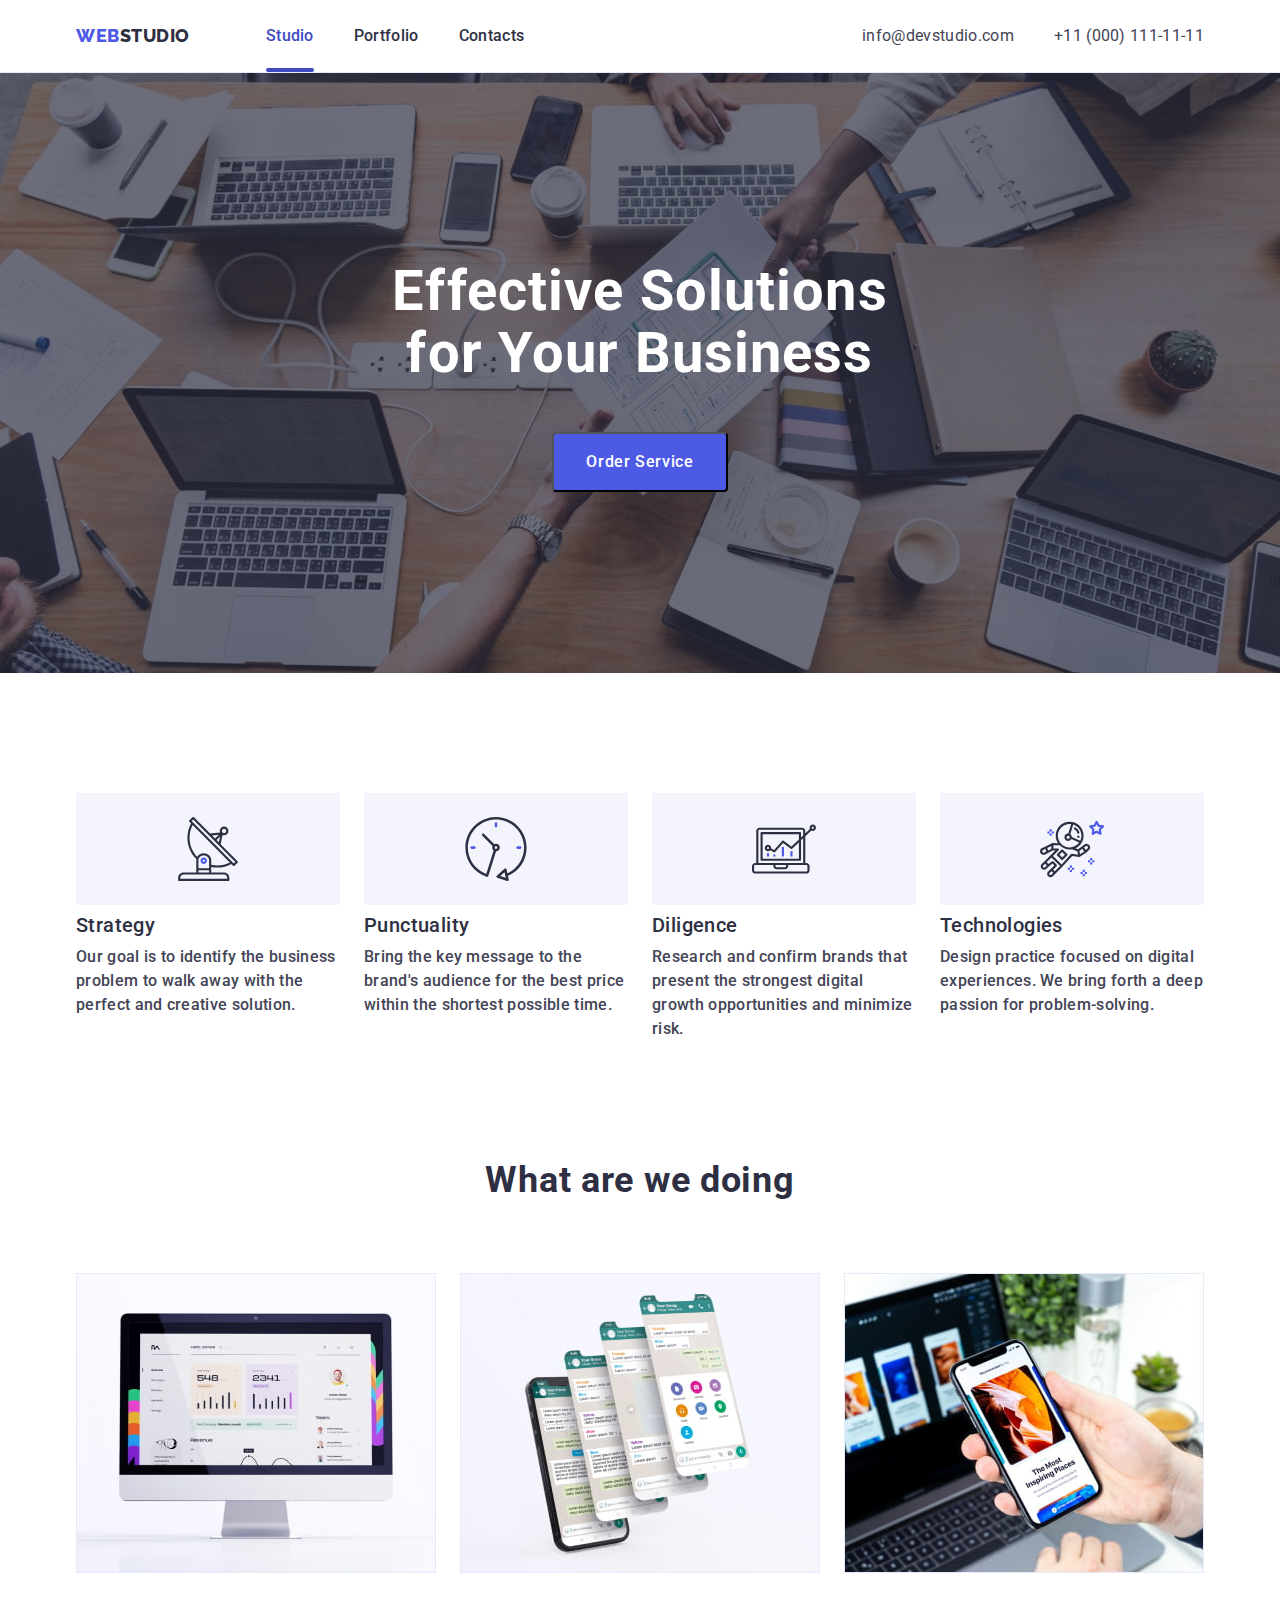
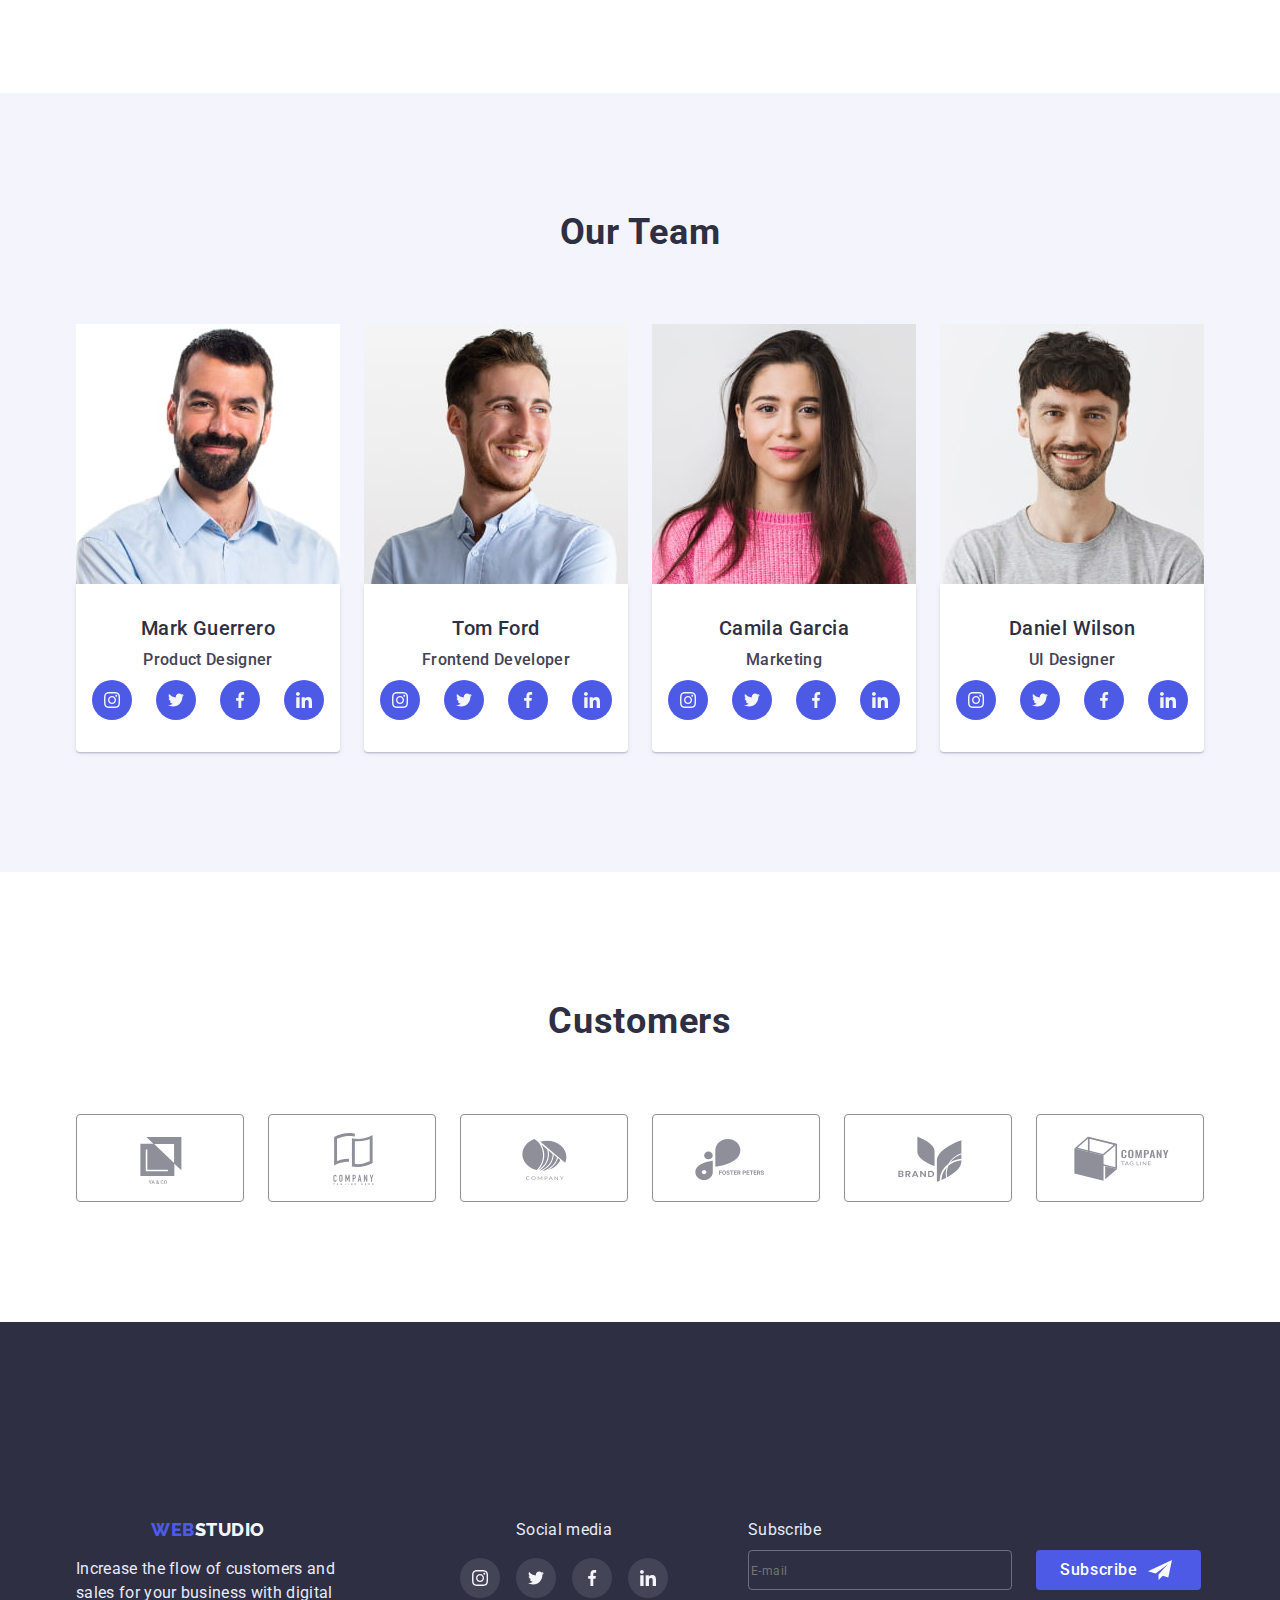
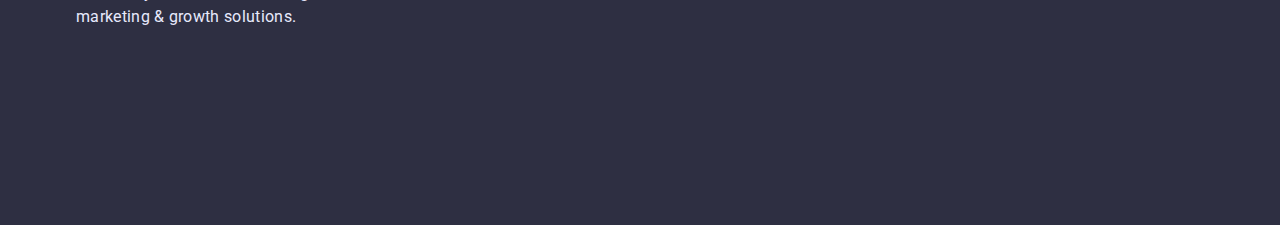
==== commit b0cb4de1: "2.0" ====
--- a/index.html
+++ b/index.html
@@ -285,12 +285,20 @@
             <li class="item-personal">
               <article class="card-personal">
                 <div class="card-thumb">
-                  <img
+                  <picture>
+                    <source 
+                    srcset="./images/main/emploees/mark.jpg 1x,
+                    ./images/main/emploees/mark-2x.jpg 2x"
+                    media="(min-width: 480px)"/>
+                
+                    <img
                     src="./images/main/emploees/mark.jpg"
                     alt=" photo Mark Guerrero"
                     width="264"
                     height="260"
                   />
+                  </picture>
+                  
                 </div>
                 <div class="card-text-personal">
                   <h3 class="sup-title-personal">Mark Guerrero</h3>
@@ -352,12 +360,19 @@
             <li class="item-personal">
               <article class="card-personal">
                 <div class="card-thumb">
+                  <picture>
+                    <source 
+                    srcset="./images/main/emploees/tom.jpg 1x,
+                    ./images/main/emploees/tom-2x.jpg 2x"
+                    media="(min-width: 480px)"/>
+
                   <img
                     src="./images/main/emploees/tom.jpg"
                     alt="photo Tom Ford"
                     width="264"
                     height="260"
                   />
+                </picture>
                 </div>
                 <div class="card-text-personal">
                   <h3 class="sup-title-personal">Tom Ford</h3>
@@ -419,12 +434,19 @@
             <li class="item-personal">
               <article class="card-personal">
                 <div class="card-thumb">
+                  <picture>
+                    <source 
+                    srcset="./images/main/emploees/camila.jpg 1x,
+                    ./images/main/emploees/camila-2x.jpg 2x"
+                    media="(min-width: 480px)"/>
+
                   <img
                     src="./images/main/emploees/camila.jpg"
                     alt="photo Camila Garcia"
                     width="264"
                     height="260"
                   />
+                </picture>
                 </div>
                 <div class="card-text-personal">
                   <h3 class="sup-title-personal">Camila Garcia</h3>
@@ -486,12 +508,19 @@
             <li class="item-personal">
               <article class="card-personal">
                 <div class="card-thumb">
+                  <picture>
+                    <source 
+                    srcset="./images/main/emploees/daniel.jpg 1x,
+                    ./images/main/emploees/daniel-2x.jpg 2x"
+                    media="(min-width: 480px)"/>
+
                   <img
                     src="./images/main/emploees/daniel.jpg"
                     alt="photo Daniel Wilson "
                     width="264"
                     height="260"
                   />
+                </picture>
                 </div>
                 <div class="card-text-personal">
                   <h3 class="sup-title-personal">Daniel Wilson</h3>
--- a/css/stayles.css
+++ b/css/stayles.css
@@ -10,6 +10,10 @@
   --color-icon-social: #f4f4fd;
   --color-icon-customers: #8e8f99;
   --transform-time-cubic: 250ms cubic-bezier(0.4, 0, 0.2, 1);
+  --line-gradient: (
+    rgba(46, 47, 66, 0.7),
+    rgba(46, 47, 66, 0.7)
+  );
 }
 h1,
 h2,
@@ -256,7 +260,14 @@
   margin-bottom: 48px;
   font-style: normal;
 }
-
+.is-open {
+  opacity: 0;
+  visibility: hidden;
+  pointer-events: none;
+}
+.no-scroll {
+  overflow: hidden;
+}
 /* ======================== HERO ======================== */
 .hero {
   padding-top: 188px;
@@ -274,10 +285,20 @@
       rgba(46, 47, 66, 0.7),
       rgba(46, 47, 66, 0.7)
     ),
-    url(../css/style/people-office-hero.jpg);
+    url(../css/style/hero-image/hero-image-mob-1x.jpg);
   background-repeat: no-repeat;
 }
-
+@media (min-device-pixel-ratio: 2),
+  (-webkit-min-device-pixel-ratio: 2),
+  (min-resolution: 192dpi),
+  (min-resolution: 2dppx) {
+  .box {
+    background-image: linear-gradient(
+      rgba(46, 47, 66, 0.7),
+      rgba(46, 47, 66, 0.7)
+    ), url(../css/style/hero-image/hero-image-mob-2x.jpg);
+  }
+}
 .main-button {
   background-color: var(--primary-color);
   color: #ffffff;
@@ -498,13 +519,12 @@
   width: 100%;
   height: 40px;
   background-color: transparent;
-    border: 1px solid rgba(255, 255, 255, 0.3);
+  border: 1px solid rgba(255, 255, 255, 0.3);
 }
 .footer-form-input::placeholder {
   font-size: 12px;
   line-height: 2;
   letter-spacing: 0.04em;
-
 }
 
 .modal-form-input:not(:focus):not(:placeholder-shown):valid {
@@ -856,7 +876,6 @@
   .list-address-container {
     display: none;
   }
-  
 }
 /* 1199 - +++ */
 @media screen and (max-width: 1199px) {
@@ -864,15 +883,16 @@
     display: none;
   }
 }
+
+/* =================== MOBILE ================= */
+
+/* ==========  header ============== */
 @media screen and (min-width: 480px) {
   .container {
     max-width: 396px;
     margin-right: auto;
     margin-left: auto;
   }
-/* =================== MOBILE ================= */
-
-  /* ==========  header ============== */
 
   .menu-link {
     font-weight: 500;
@@ -918,8 +938,23 @@
   .active-page {
     color: var(--active-primari-color);
   }
+  /* hero */
+  .hero {
+    background-image: linear-gradient(
+        rgba(46, 47, 66, 0.7),
+        rgba(46, 47, 66, 0.7)
+      ),
+      url(../css/style/hero-image/hero-image-tab-1x.jpg);
+  }
+  @media (min-device-pixel-ratio: 2),
+    (-webkit-min-device-pixel-ratio: 2),
+    (min-resolution: 192dpi),
+    (min-resolution: 2dppx) {
+    .box {
+      background-image: url(../css/style/hero-image/hero-image-tab-2x.jpg);
+    }
+  }
   /* footer */
-
 }
 
 /* ================= TABLET ====================*/
@@ -976,6 +1011,22 @@
   .item-pecularities {
     text-align: start;
   }
+  /* hero */
+  .hero {
+    background-image: linear-gradient(
+        rgba(46, 47, 66, 0.7),
+        rgba(46, 47, 66, 0.7)
+      ),
+      url(../css/style/hero-image/hero-image-desk-1x.jpg);
+  }
+  @media (min-device-pixel-ratio: 2),
+    (-webkit-min-device-pixel-ratio: 2),
+    (min-resolution: 192dpi),
+    (min-resolution: 2dppx) {
+    .box {
+      background-image: url(../css/style/hero-image/hero-image-desk-2x.jpg);
+    }
+  }
   /* personal */
 
   .personal {
@@ -994,7 +1045,6 @@
     justify-content: start;
     flex-direction: row;
     gap: 24px;
-    
   }
   .footer-title {
     max-width: 264px;
@@ -1005,9 +1055,7 @@
   .footer-subscribe {
     display: inline-block;
     margin-top: 72px;
-    
-  }
- 
+  }
 }
 /* ================= DESKTOP ====================*/
 
@@ -1108,4 +1156,3 @@
     margin-top: 0;
   }
 }
-
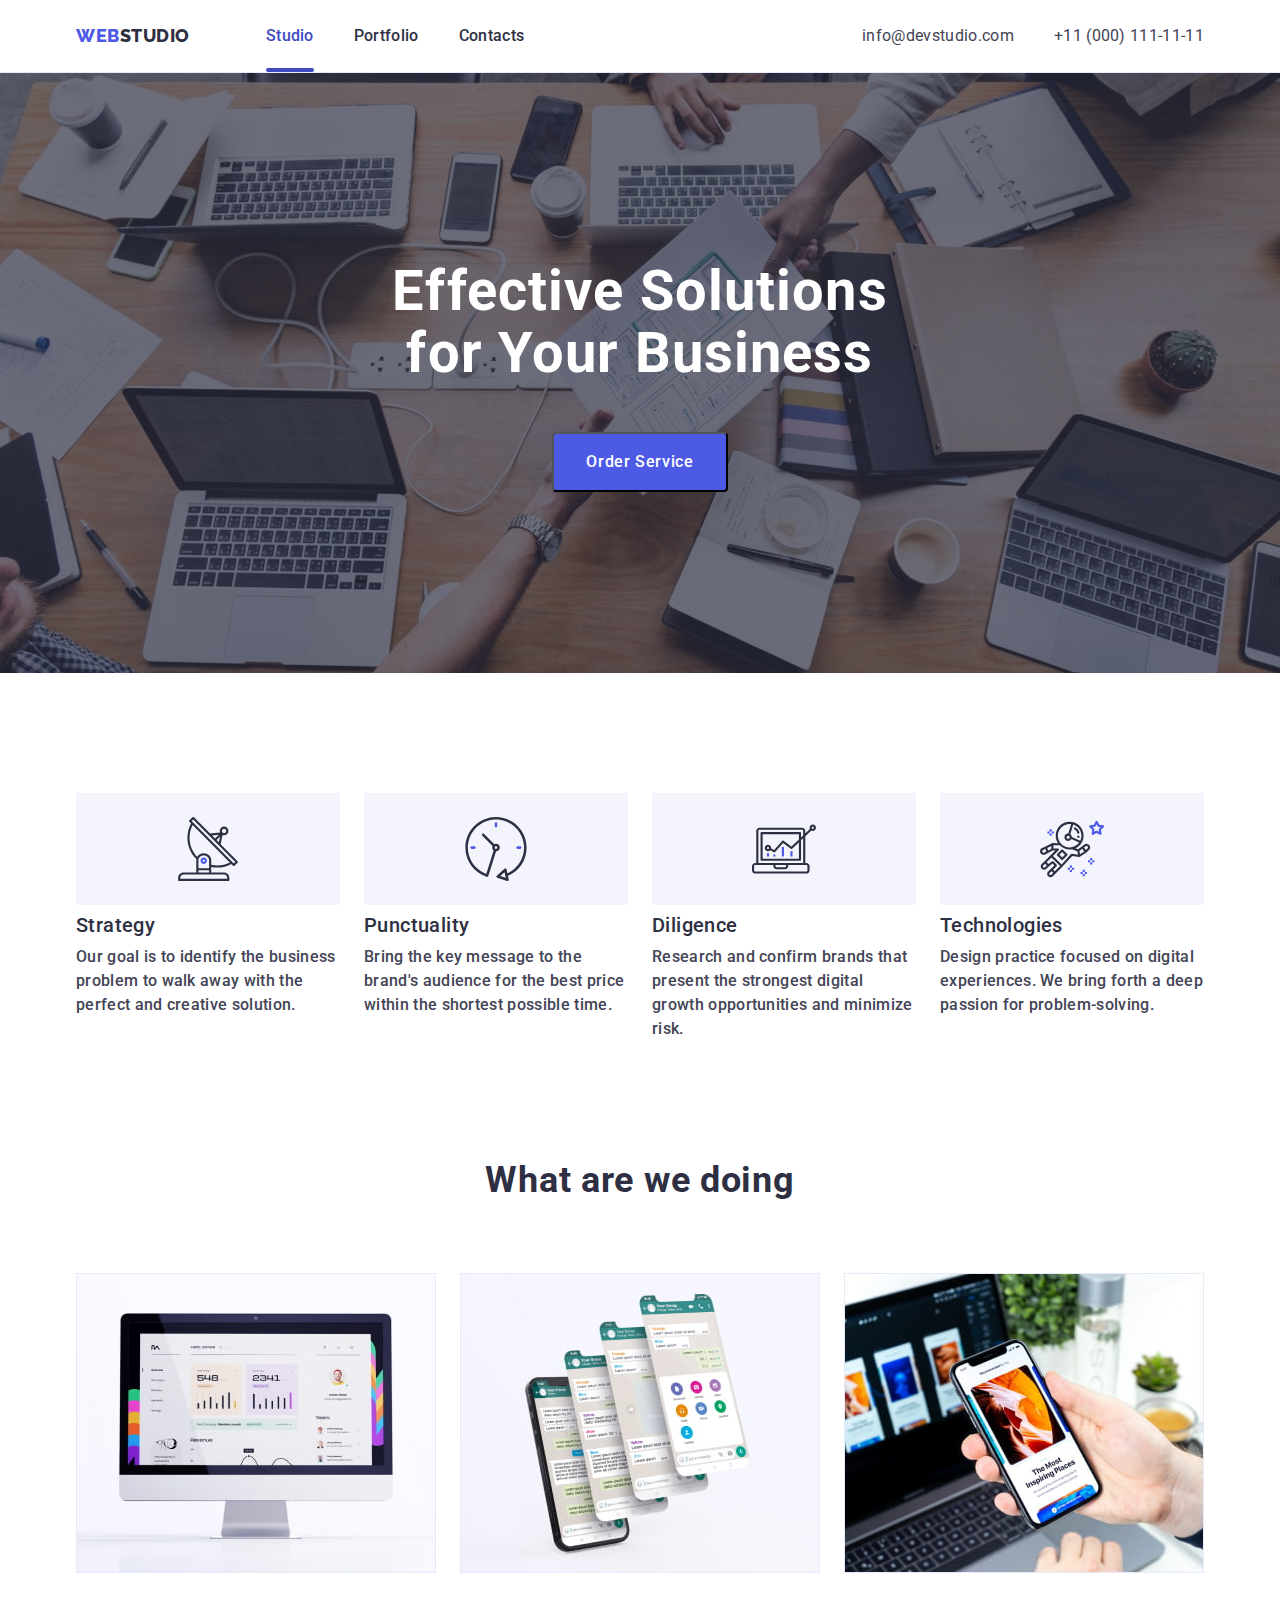
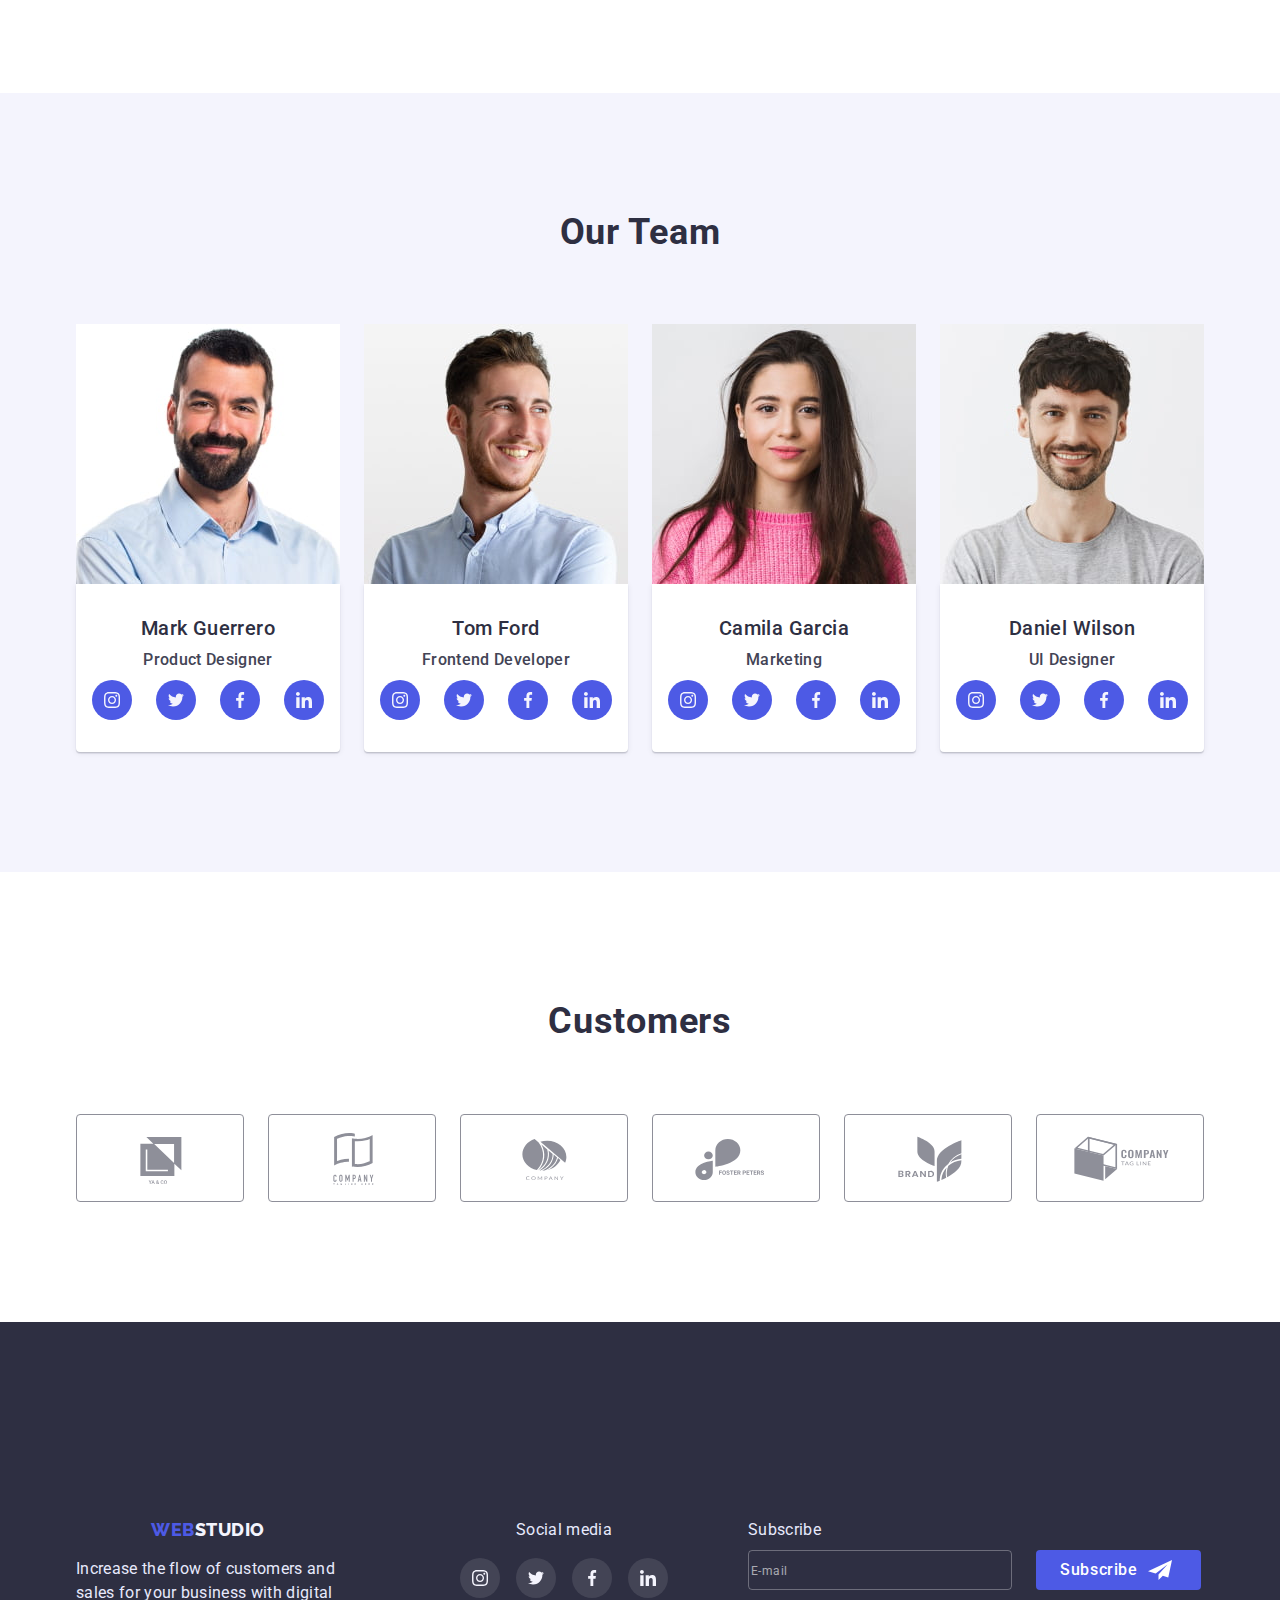
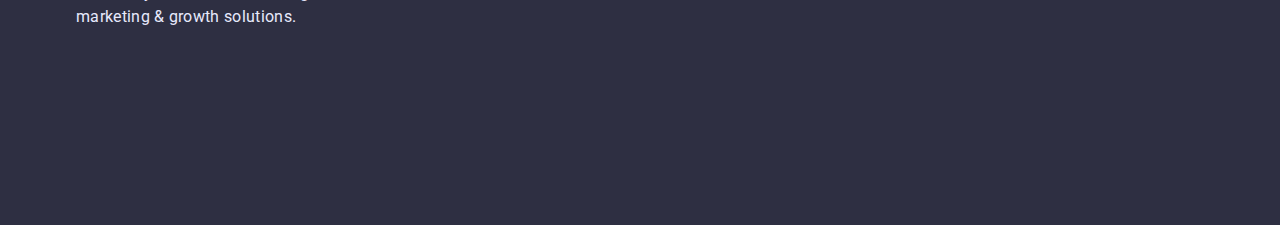
==== commit c7248aa6: "2.4" ====
--- a/index.html
+++ b/index.html
@@ -286,19 +286,21 @@
               <article class="card-personal">
                 <div class="card-thumb">
                   <picture>
-                    <source 
-                    srcset="./images/main/emploees/mark.jpg 1x,
-                    ./images/main/emploees/mark-2x.jpg 2x"
-                    media="(min-width: 480px)"/>
-                
+                    <source
+                      srcset="
+                        ./images/main/emploees/mark.jpg    1x,
+                        ./images/main/emploees/mark-2x.jpg 2x
+                      "
+                      media="(min-width: 480px)"
+                    />
+
                     <img
-                    src="./images/main/emploees/mark.jpg"
-                    alt=" photo Mark Guerrero"
-                    width="264"
-                    height="260"
-                  />
+                      src="./images/main/emploees/mark.jpg"
+                      alt=" photo Mark Guerrero"
+                      width="264"
+                      height="260"
+                    />
                   </picture>
-                  
                 </div>
                 <div class="card-text-personal">
                   <h3 class="sup-title-personal">Mark Guerrero</h3>
@@ -361,18 +363,21 @@
               <article class="card-personal">
                 <div class="card-thumb">
                   <picture>
-                    <source 
-                    srcset="./images/main/emploees/tom.jpg 1x,
-                    ./images/main/emploees/tom-2x.jpg 2x"
-                    media="(min-width: 480px)"/>
-
-                  <img
-                    src="./images/main/emploees/tom.jpg"
-                    alt="photo Tom Ford"
-                    width="264"
-                    height="260"
-                  />
-                </picture>
+                    <source
+                      srcset="
+                        ./images/main/emploees/tom.jpg    1x,
+                        ./images/main/emploees/tom-2x.jpg 2x
+                      "
+                      media="(min-width: 480px)"
+                    />
+
+                    <img
+                      src="./images/main/emploees/tom.jpg"
+                      alt="photo Tom Ford"
+                      width="264"
+                      height="260"
+                    />
+                  </picture>
                 </div>
                 <div class="card-text-personal">
                   <h3 class="sup-title-personal">Tom Ford</h3>
@@ -435,18 +440,21 @@
               <article class="card-personal">
                 <div class="card-thumb">
                   <picture>
-                    <source 
-                    srcset="./images/main/emploees/camila.jpg 1x,
-                    ./images/main/emploees/camila-2x.jpg 2x"
-                    media="(min-width: 480px)"/>
-
-                  <img
-                    src="./images/main/emploees/camila.jpg"
-                    alt="photo Camila Garcia"
-                    width="264"
-                    height="260"
-                  />
-                </picture>
+                    <source
+                      srcset="
+                        ./images/main/emploees/camila.jpg    1x,
+                        ./images/main/emploees/camila-2x.jpg 2x
+                      "
+                      media="(min-width: 480px)"
+                    />
+
+                    <img
+                      src="./images/main/emploees/camila.jpg"
+                      alt="photo Camila Garcia"
+                      width="264"
+                      height="260"
+                    />
+                  </picture>
                 </div>
                 <div class="card-text-personal">
                   <h3 class="sup-title-personal">Camila Garcia</h3>
@@ -509,18 +517,21 @@
               <article class="card-personal">
                 <div class="card-thumb">
                   <picture>
-                    <source 
-                    srcset="./images/main/emploees/daniel.jpg 1x,
-                    ./images/main/emploees/daniel-2x.jpg 2x"
-                    media="(min-width: 480px)"/>
-
-                  <img
-                    src="./images/main/emploees/daniel.jpg"
-                    alt="photo Daniel Wilson "
-                    width="264"
-                    height="260"
-                  />
-                </picture>
+                    <source
+                      srcset="
+                        ./images/main/emploees/daniel.jpg    1x,
+                        ./images/main/emploees/daniel-2x.jpg 2x
+                      "
+                      media="(min-width: 480px)"
+                    />
+
+                    <img
+                      src="./images/main/emploees/daniel.jpg"
+                      alt="photo Daniel Wilson "
+                      width="264"
+                      height="260"
+                    />
+                  </picture>
                 </div>
                 <div class="card-text-personal">
                   <h3 class="sup-title-personal">Daniel Wilson</h3>
--- a/css/stayles.css
+++ b/css/stayles.css
@@ -10,10 +10,7 @@
   --color-icon-social: #f4f4fd;
   --color-icon-customers: #8e8f99;
   --transform-time-cubic: 250ms cubic-bezier(0.4, 0, 0.2, 1);
-  --line-gradient: (
-    rgba(46, 47, 66, 0.7),
-    rgba(46, 47, 66, 0.7)
-  );
+  --line-gradient: (rgba(46, 47, 66, 0.7), rgba(46, 47, 66, 0.7));
 }
 h1,
 h2,
@@ -292,11 +289,12 @@
   (-webkit-min-device-pixel-ratio: 2),
   (min-resolution: 192dpi),
   (min-resolution: 2dppx) {
-  .box {
+  .hero {
     background-image: linear-gradient(
-      rgba(46, 47, 66, 0.7),
-      rgba(46, 47, 66, 0.7)
-    ), url(../css/style/hero-image/hero-image-mob-2x.jpg);
+        rgba(46, 47, 66, 0.7),
+        rgba(46, 47, 66, 0.7)
+      ),
+      url(../css/style/hero-image/hero-image-mob-2x.jpg);
   }
 }
 .main-button {
@@ -518,13 +516,17 @@
 .footer-form-input {
   width: 100%;
   height: 40px;
+  outline: none;
   background-color: transparent;
   border: 1px solid rgba(255, 255, 255, 0.3);
+  border-radius: 4px;
+  color: rgba(255, 255, 255, 0.6);
 }
 .footer-form-input::placeholder {
   font-size: 12px;
   line-height: 2;
   letter-spacing: 0.04em;
+  color: rgba(255, 255, 255, 0.6);
 }
 
 .modal-form-input:not(:focus):not(:placeholder-shown):valid {
@@ -559,16 +561,22 @@
 
 /* ======================== PORTFOLIO ======================== */
 .portfolio {
-  padding-top: 96px;
-  padding-bottom: 120px;
+  padding-top: 48px;
+  padding-bottom: 48px;
 }
 .list-navigation {
   display: flex;
-  justify-content: center;
+  row-gap: 16px;
   column-gap: 24px;
-}
-.list-navigation {
-  margin-bottom: 72px;
+  margin-bottom: 48px;
+  flex-wrap: wrap;
+}
+.sup-title-portfolio {
+  font-weight: 500;
+  font-size: 20px;
+  line-height: 1.1;
+  letter-spacing: 0.02em;
+  color: var(--title-color);
 }
 .card-portfolio {
   transition: box-shadow var(--transform-time-cubic);
@@ -597,13 +605,9 @@
   display: flex;
   flex-wrap: wrap;
   justify-content: center;
-  margin-left: calc(-1 * var(--card-set-gap));
-  margin-top: calc(-1 * var(--card-set-gap));
 }
 .item-projekt {
-  margin-left: var(--card-set-gap);
-  margin-top: var(--card-set-gap);
-  flex-basis: calc(100% / 3-var(--card-set-gap));
+  max-width: 396px;
 }
 
 .card-content {
@@ -955,6 +959,9 @@
     }
   }
   /* footer */
+  .footer-email {
+    gap: 24px;
+  }
 }
 
 /* ================= TABLET ====================*/
@@ -1055,6 +1062,23 @@
   .footer-subscribe {
     display: inline-block;
     margin-top: 72px;
+  }
+  /* portfolio */
+  .portfolio {
+    padding-top: 64px;
+    padding-bottom: 96px;
+  }
+  .list-navigation {
+    gap: 24px;
+    justify-content: center;
+    margin-bottom: 64px;
+  }
+  .list-projekt {
+    gap: 24px;
+    justify-content: flex-start;
+  }
+  .item-projekt {
+    flex-basis: calc((100% - 24px) / 2);
   }
 }
 /* ================= DESKTOP ====================*/
@@ -1155,4 +1179,20 @@
   .footer-subscribe {
     margin-top: 0;
   }
-}
+  /* portfolio */
+  .portfolio {
+    padding-top: 96px;
+    padding-bottom: 120px;
+  }
+  .list-navigation {
+    column-gap: 24px;
+    margin-bottom: 72px;
+  }
+  .list-projekt {
+    justify-content: center;
+  }
+  .item-projekt {
+    flex-basis: calc((100% - 24px) / 3);
+    
+  }
+}
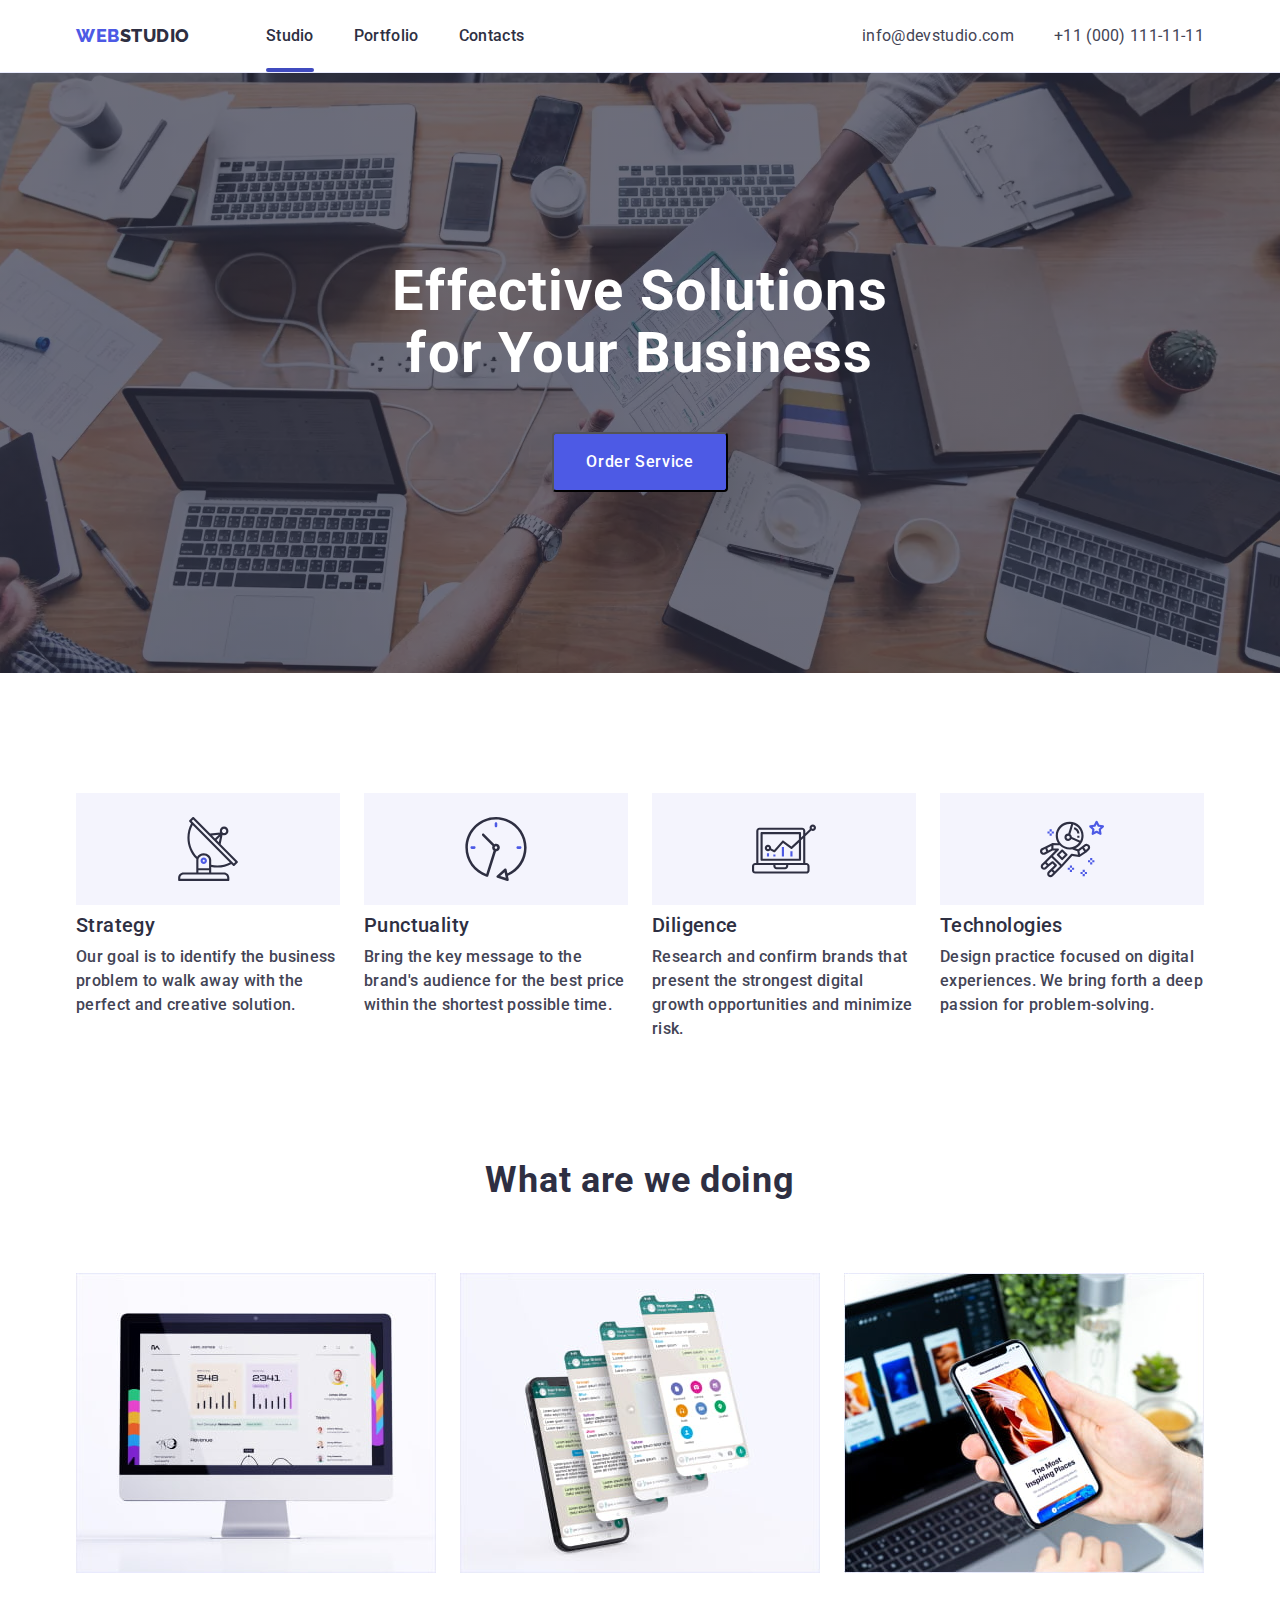
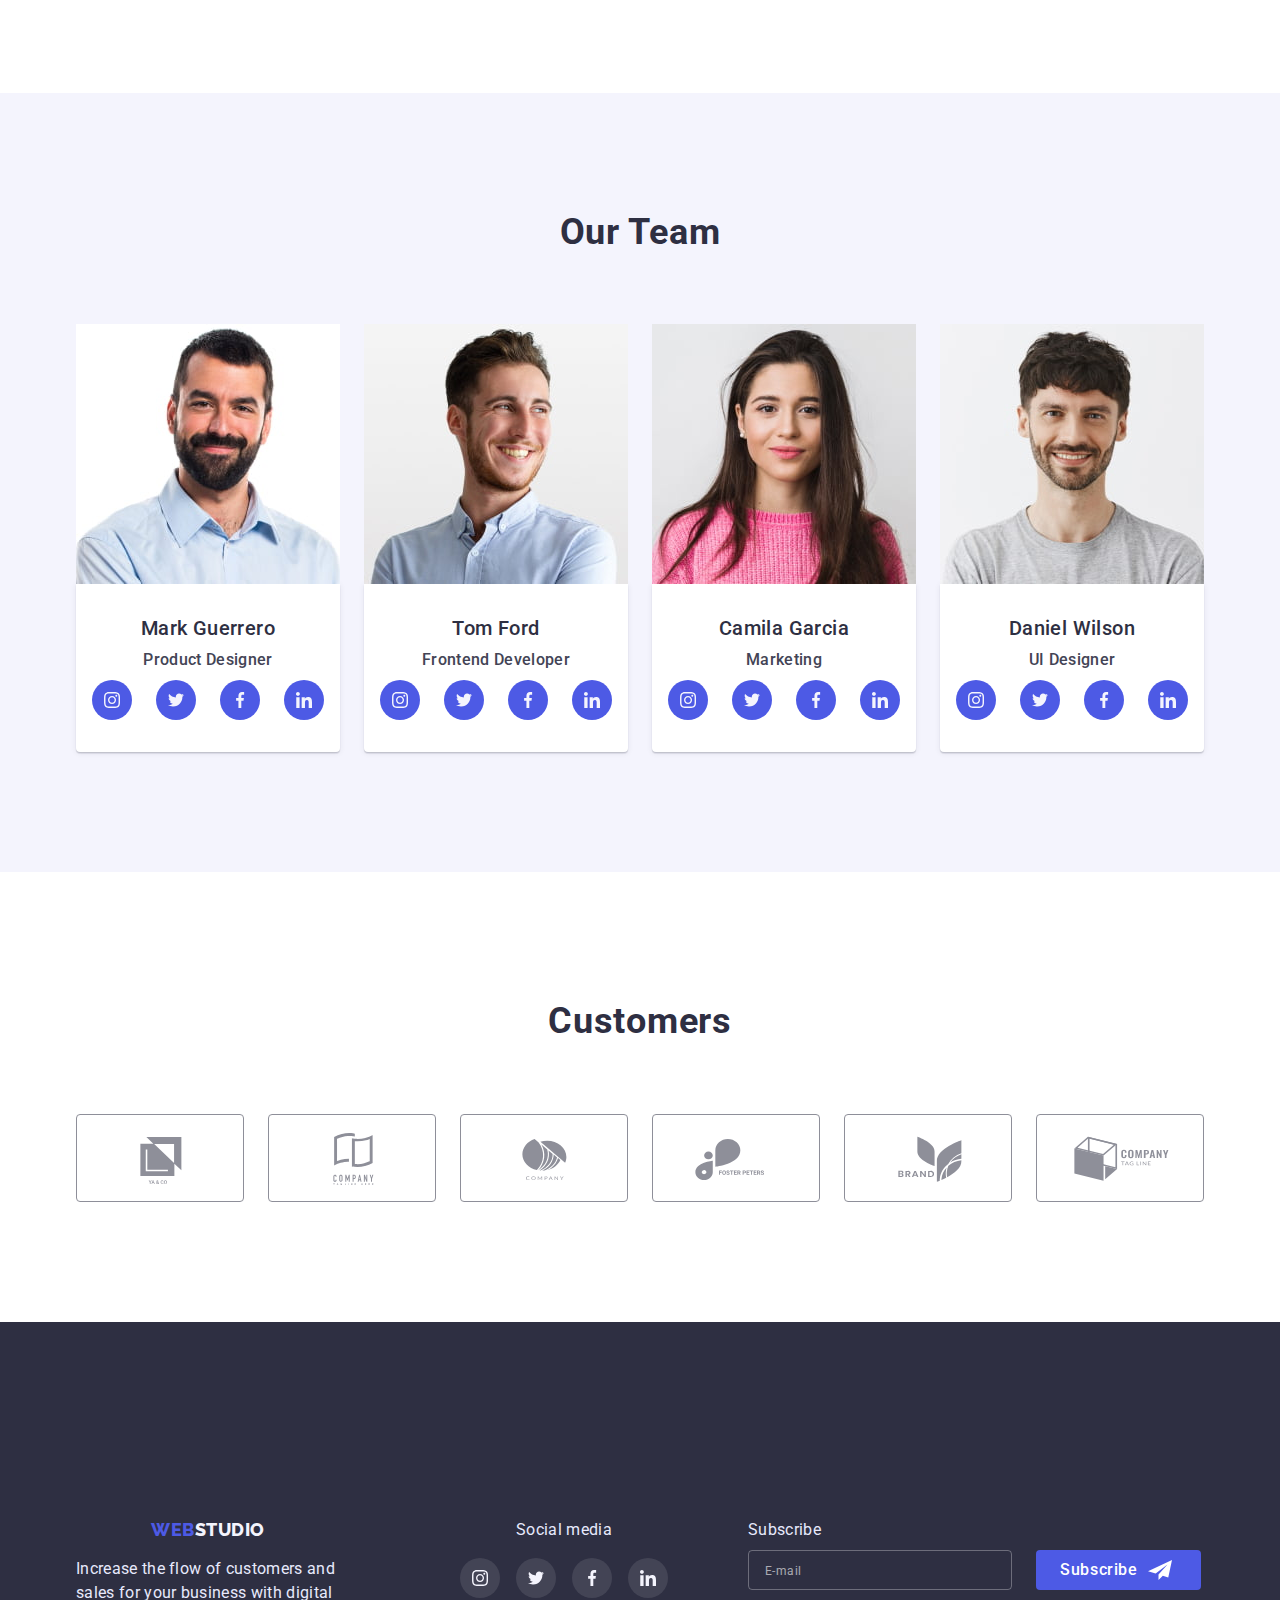
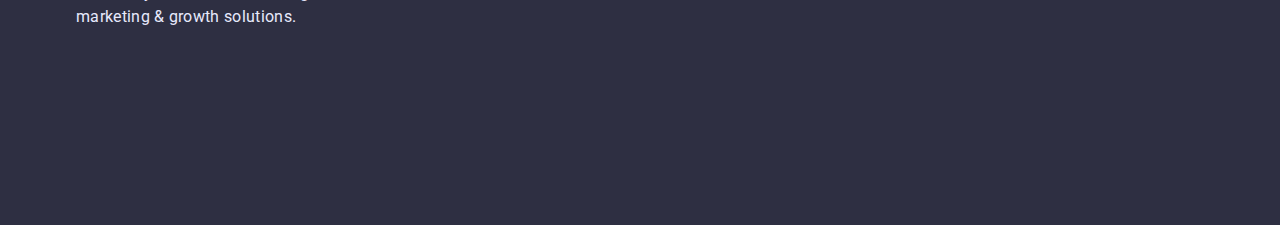
==== commit 8a880822: "fin" ====
--- a/index.html
+++ b/index.html
@@ -250,28 +250,78 @@
           <h2 class="title-section">What are we doing</h2>
           <ul class="list-opportunity">
             <li class="item-opportunity">
-              <img
-                src="./images/main/comp.jpg"
-                alt="monitor PC"
-                width="360"
-                height="300"
-              />
+              <picture>
+                <source
+                  srcset="
+                    ./images/main/comp.jpg    1x,
+                    ./images/main/comp-2x.jpg 2x
+                  "
+                  media="(min-width: 480px)"
+                />
+                <source
+                  srcset="
+                    ./images/main/comp-1x.webp 1x,
+                    ./images/main/comp-2x.webp 2x
+                  "
+                  type="image/webp "
+                  media="(min-width: 480px)"
+                />
+                <img
+                  src="./images/main/comp.jpg"
+                  alt="monitor PC"
+                  width="360"
+                  height="300"
+                />
+              </picture>
             </li>
             <li class="item-opportunity">
-              <img
-                src="./images/main/tel.jpg"
-                alt="mobile phone display and appllications"
-                width="360"
-                height="300"
-              />
+              <picture>
+                <source
+                  srcset="./images/main/tel.jpg 1x, 
+                  ./images/main/tel-2x.jpg 2x"
+                  media="(min-width: 480px)"
+                />
+                <source
+                  srcset="
+                    ./images/main/tel-1x.webp 1x,
+                    ./images/main/tel-2x.webp 2x
+                  "
+                  type="image/webp "
+                  media="(min-width: 480px)"
+                />
+                <img
+                  src="./images/main/tel.jpg"
+                  alt="mobile phone display and appllications"
+                  width="360"
+                  height="300"
+                />
+              </picture>
             </li>
             <li class="item-opportunity">
-              <img
-                src="./images/main/desktop.jpg"
-                alt="foto laptop and mobile phone"
-                width="360"
-                height="300"
-              />
+              <picture>
+                <source
+                  srcset="
+                    ./images/main/desktop.jpg    1x,
+                    ./images/main/desktop-2x.jpg 2x
+                  "
+                  type="image/jpeg "
+                  media="(min-width: 480px)"
+                />
+                <source
+                  srcset="
+                    ./images/main/desktop-1x.webp 1x,
+                    ./images/main/desktop-2x.webp 2x
+                  "
+                  type="image/webp "
+                  media="(min-width: 480px)"
+                />
+                <img
+                  src="./images/main/desktop.jpg"
+                  alt="foto laptop and mobile phone"
+                  width="360"
+                  height="300"
+                />
+              </picture>
             </li>
           </ul>
         </div>
--- a/css/stayles.css
+++ b/css/stayles.css
@@ -41,6 +41,7 @@
 img {
   display: block;
   max-width: 100%;
+  height: auto;
 }
 .container {
   /* width: 100%; */
@@ -128,6 +129,20 @@
   margin-right: auto;
   margin-left: auto;
   margin-bottom: 48px;
+}
+.active-page::after {
+  content: "";
+  position: absolute;
+  bottom: -100%;
+  left: 0;
+  display: inline-block;
+  width: 100%;
+  height: 4px;
+  border-radius: 2px;
+  background: var(--active-primari-color);
+}
+.active-page {
+  color: var(--active-primari-color);
 }
 /* ======================== /Components ========================*/
 
@@ -516,6 +531,7 @@
 .footer-form-input {
   width: 100%;
   height: 40px;
+  padding-left: 16px;
   outline: none;
   background-color: transparent;
   border: 1px solid rgba(255, 255, 255, 0.3);
@@ -605,6 +621,7 @@
   display: flex;
   flex-wrap: wrap;
   justify-content: center;
+  row-gap: 48px;
 }
 .item-projekt {
   max-width: 396px;
@@ -866,12 +883,20 @@
 
 /* ====================/form ====================  */
 
-/* =========================================== R-U-L-E-S====================================== */
+
+/* =========================================== M E D I A ====================================== */
 /*  0 - 767px */
 @media screen and (max-width: 465px) {
   .mb-menu-tell {
     font-size: 21px;
   }
+}
+@media screen and (max-width: 479px) {
+  .container {
+    max-width: 396px;
+    margin-right: auto;
+    margin-left: auto;
+  } 
 }
 @media screen and (max-width: 767px) {
   .list-item-container {
@@ -928,20 +953,7 @@
   .menu-item {
     position: relative;
   }
-  .active-page::after {
-    content: "";
-    position: absolute;
-    bottom: -100%;
-    left: 0;
-    display: inline-block;
-    width: 100%;
-    height: 4px;
-    border-radius: 2px;
-    background: var(--active-primari-color);
-  }
-  .active-page {
-    color: var(--active-primari-color);
-  }
+ 
   /* hero */
   .hero {
     background-image: linear-gradient(
@@ -962,6 +974,8 @@
   .footer-email {
     gap: 24px;
   }
+  /* portfolio */
+
 }
 
 /* ================= TABLET ====================*/
@@ -1030,8 +1044,11 @@
     (-webkit-min-device-pixel-ratio: 2),
     (min-resolution: 192dpi),
     (min-resolution: 2dppx) {
-    .box {
-      background-image: url(../css/style/hero-image/hero-image-desk-2x.jpg);
+    .hero {
+      background-image: linear-gradient(
+        rgba(46, 47, 66, 0.7),
+        rgba(46, 47, 66, 0.7)
+      ), url(../css/style/hero-image/hero-image-desk-2x.jpg);
     }
   }
   /* personal */
@@ -1122,6 +1139,25 @@
   .list-address-container {
     display: flex;
     flex-wrap: wrap;
+  }
+  /* hero */
+  .hero {
+    background-image: linear-gradient(
+        rgba(46, 47, 66, 0.7),
+        rgba(46, 47, 66, 0.7)
+      ),
+      url(../css/style/hero-image/hero-image-desk-1x-wp.webp);
+  }
+  @media (min-device-pixel-ratio: 2),
+    (-webkit-min-device-pixel-ratio: 2),
+    (min-resolution: 192dpi),
+    (min-resolution: 2dppx) {
+    .hero {
+      background-image: linear-gradient(
+        rgba(46, 47, 66, 0.7),
+        rgba(46, 47, 66, 0.7)
+      ), url(../css/style/hero-image/hero-image-desk-2x-wp.webp);
+    }
   }
   /* pecularities */
 
@@ -1192,7 +1228,7 @@
     justify-content: center;
   }
   .item-projekt {
-    flex-basis: calc((100% - 24px) / 3);
+    flex-basis: calc((100% - 48px) / 3);
     
   }
 }
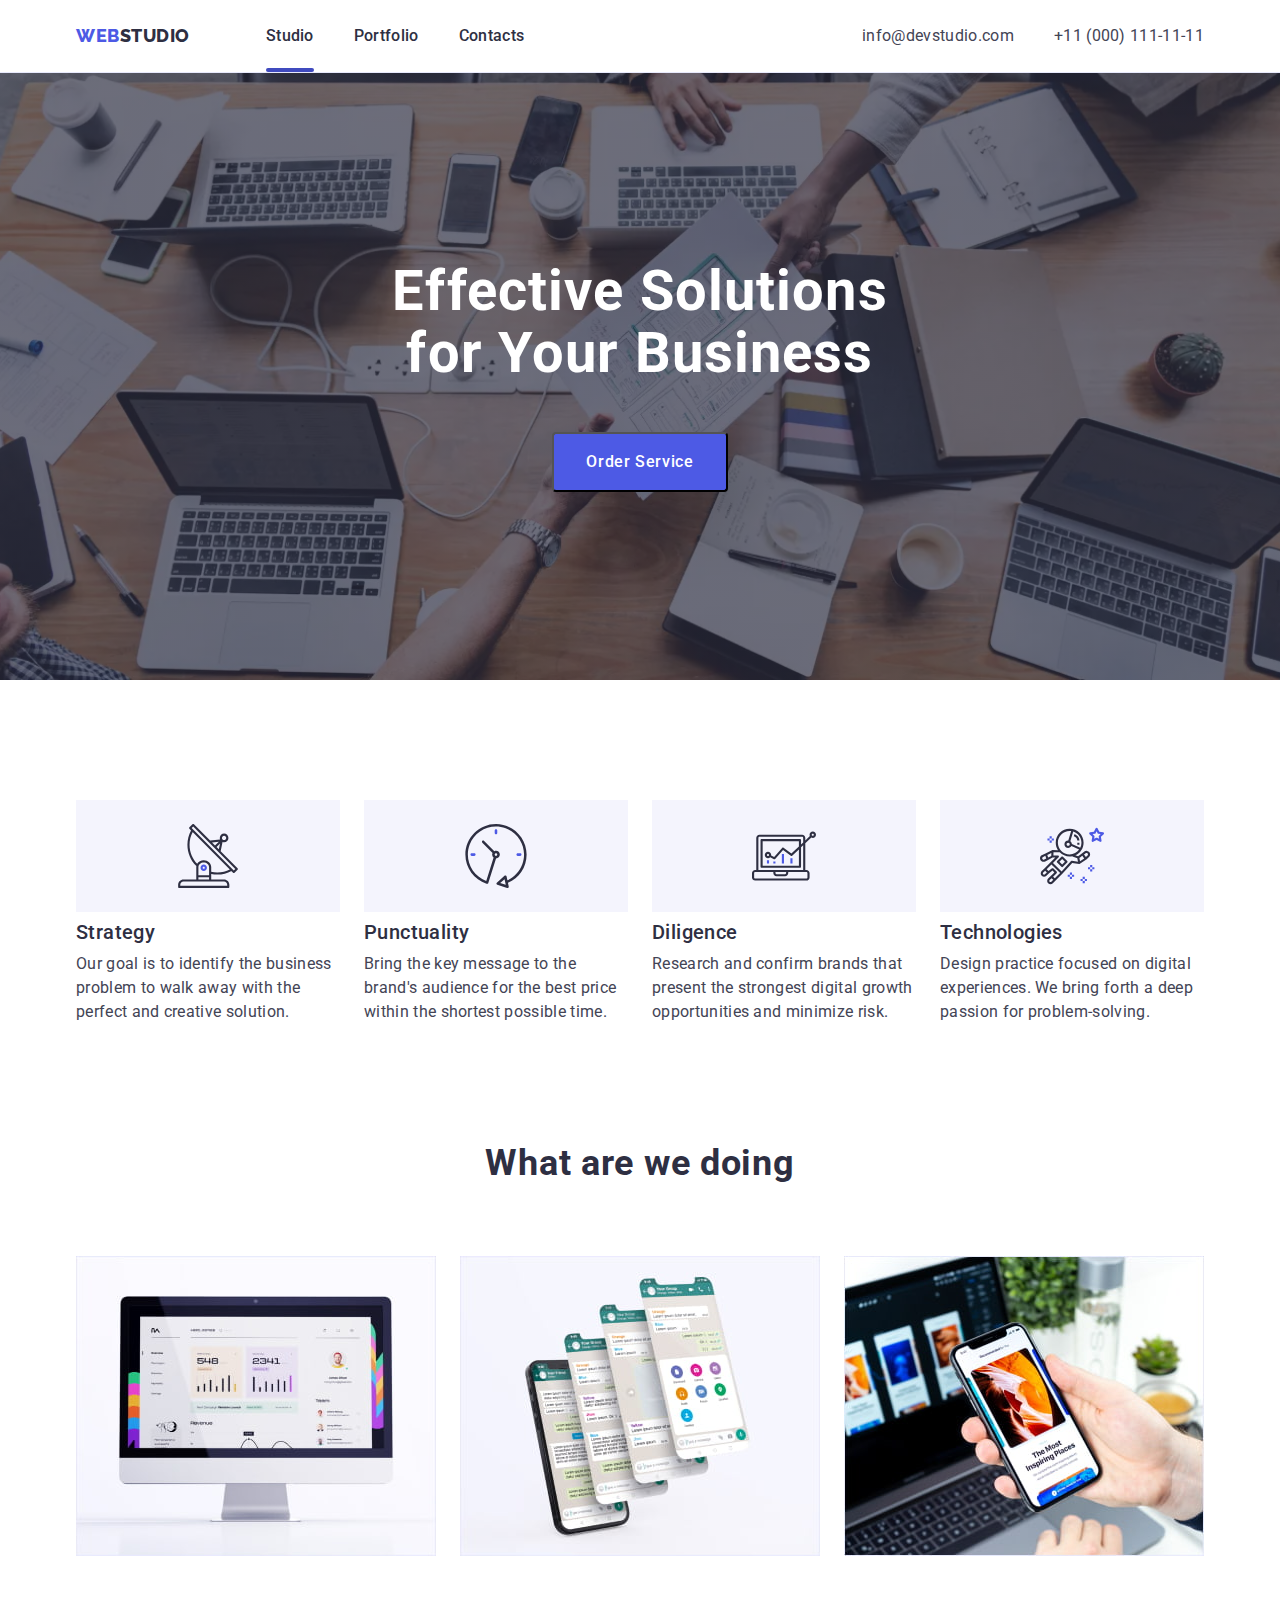
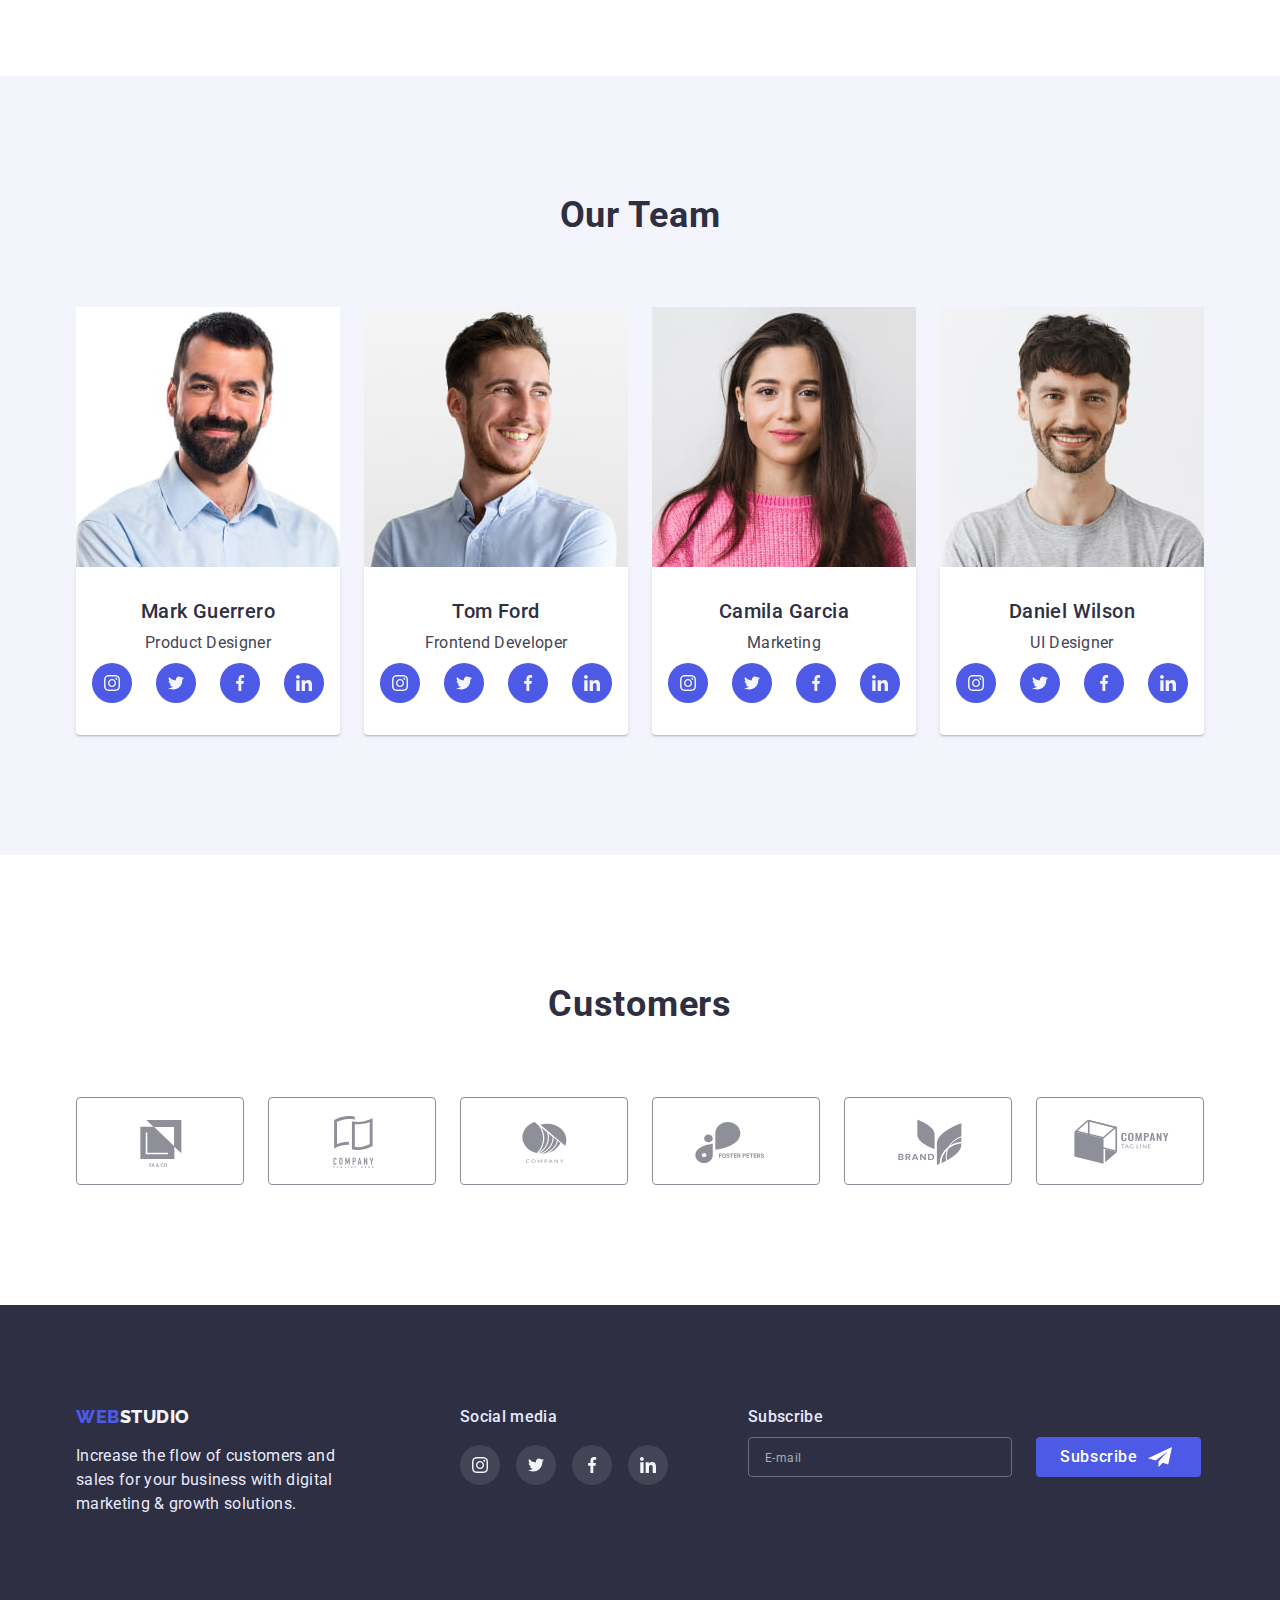
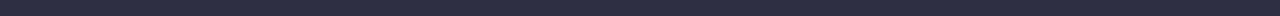
==== commit 1d6b9b5c: "final1.2" ====
--- a/index.html
+++ b/index.html
@@ -695,8 +695,10 @@
     </section>
     <!-- FOOTER -->
     <footer class="footer">
-      <section class="footer-list container">
+
+      <section class="footer-list container mini">
         <h2 class="visually-hidden">Footer</h2>
+
         <div class="footer-flex">
           <div class="footer-title">
             <a href="./index.html" class="main-logo link"
--- a/css/stayles.css
+++ b/css/stayles.css
@@ -282,14 +282,13 @@
 }
 /* ======================== HERO ======================== */
 .hero {
-  padding-top: 188px;
-  padding-bottom: 188px;
+  padding-top: 112px;
+  padding-bottom: 112px;
   margin-left: auto;
   margin-right: auto;
 
   text-align: center;
   max-width: 1440px;
-  height: 600px;
   background-color: #2e2f42b2;
   background-size: cover;
   background-position: center;
@@ -425,7 +424,7 @@
 .list-customers {
   display: flex;
   flex-wrap: wrap;
-  justify-content: space-around;
+  justify-content: center;
   gap: 24px;
 }
 .link-customers {
@@ -461,7 +460,9 @@
 .footer a {
   margin: 0;
 }
+
 .footer-list {
+  
   padding-top: 96px;
   padding-bottom: 96px;
 }
@@ -470,11 +471,11 @@
 }
 .footer-flex {
   display: flex;
-  flex-direction: column;
+  flex-direction: row;
   flex-wrap: wrap;
   margin-left: auto;
   margin-right: auto;
-  gap: 72px;
+  row-gap: 72px;
   justify-content: center;
 }
 .footer-title {
@@ -504,6 +505,7 @@
 }
 .footer-social {
   color: var(--accent-color);
+  font-weight: 500;
   font-size: 16px;
   line-height: 1.5;
   letter-spacing: 0.02em;
@@ -572,6 +574,9 @@
 .footer-subscribe-btn:hover,
 .footer-subscribe-btn:focus {
   background-color: var(--active-primari-color);
+}
+.footer-email {
+  gap: 24px;
 }
 /* ======================== /FOOTER ======================== */
 
@@ -883,7 +888,6 @@
 
 /* ====================/form ====================  */
 
-
 /* =========================================== M E D I A ====================================== */
 /*  0 - 767px */
 @media screen and (max-width: 465px) {
@@ -896,7 +900,7 @@
     max-width: 396px;
     margin-right: auto;
     margin-left: auto;
-  } 
+  }
 }
 @media screen and (max-width: 767px) {
   .list-item-container {
@@ -935,25 +939,14 @@
   .menu-link:focus {
     color: var(--base-color);
   }
-  .adress {
-    font-style: normal;
-    font-size: 16px;
-    line-height: 1.5;
-    letter-spacing: 0.02em;
-    color: var(--base-color);
-    transition: color var(--transform-time-cubic);
-  }
-  .adress:hover,
-  .adress:focus {
-    color: var(--primary-color);
-  }
+
   .item-address {
     margin-right: 40px;
   }
   .menu-item {
     position: relative;
   }
- 
+
   /* hero */
   .hero {
     background-image: linear-gradient(
@@ -971,11 +964,8 @@
     }
   }
   /* footer */
-  .footer-email {
-    gap: 24px;
-  }
+ 
   /* portfolio */
-
 }
 
 /* ================= TABLET ====================*/
@@ -1032,6 +1022,19 @@
   .item-pecularities {
     text-align: start;
   }
+  .adress {
+    font-size: 12px;
+    line-height: 1.3;
+    letter-spacing: 0.04em;
+    font-style: normal;
+    color: var(--base-color);
+    transition: color var(--transform-time-cubic);
+  }
+  .adress:hover,
+  .adress:focus {
+    color: var(--primary-color);
+  }
+
   /* hero */
   .hero {
     background-image: linear-gradient(
@@ -1046,9 +1049,10 @@
     (min-resolution: 2dppx) {
     .hero {
       background-image: linear-gradient(
-        rgba(46, 47, 66, 0.7),
-        rgba(46, 47, 66, 0.7)
-      ), url(../css/style/hero-image/hero-image-desk-2x.jpg);
+          rgba(46, 47, 66, 0.7),
+          rgba(46, 47, 66, 0.7)
+        ),
+        url(../css/style/hero-image/hero-image-desk-2x.jpg);
     }
   }
   /* personal */
@@ -1065,13 +1069,18 @@
     max-width: calc((100% - 24px) / 2);
   }
   /* footer */
+  .mini {
+    max-width: 552px;
+  }
   .footer-flex {
     justify-content: start;
     flex-direction: row;
-    gap: 24px;
+    column-gap: 24px;
+    row-gap: 0;
   }
   .footer-title {
     max-width: 264px;
+    align-items: start;
   }
   .footer-form-input {
     width: 264px;
@@ -1079,6 +1088,10 @@
   .footer-subscribe {
     display: inline-block;
     margin-top: 72px;
+  }
+  .footer-social-media {
+    align-items: start;
+   
   }
   /* portfolio */
   .portfolio {
@@ -1106,6 +1119,7 @@
     margin-right: auto;
     margin-left: auto;
   }
+
   .section {
     padding-top: 120px;
     padding-bottom: 120px;
@@ -1120,11 +1134,17 @@
   }
   .base-text {
     font-size: 16px;
+    font-weight: 400;
     line-height: 1.5;
     letter-spacing: 0.02em;
     color: var(--base-color);
 
     margin-top: 8px;
+  }
+  .adress {
+    font-size: 16px;
+    line-height: 1.5;
+    letter-spacing: 0.02em;
   }
   /* header */
   .header {
@@ -1142,6 +1162,8 @@
   }
   /* hero */
   .hero {
+    padding-top: 188px;
+    padding-bottom: 188px;
     background-image: linear-gradient(
         rgba(46, 47, 66, 0.7),
         rgba(46, 47, 66, 0.7)
@@ -1154,9 +1176,10 @@
     (min-resolution: 2dppx) {
     .hero {
       background-image: linear-gradient(
-        rgba(46, 47, 66, 0.7),
-        rgba(46, 47, 66, 0.7)
-      ), url(../css/style/hero-image/hero-image-desk-2x-wp.webp);
+          rgba(46, 47, 66, 0.7),
+          rgba(46, 47, 66, 0.7)
+        ),
+        url(../css/style/hero-image/hero-image-desk-2x-wp.webp);
     }
   }
   /* pecularities */
@@ -1183,12 +1206,13 @@
     gap: 24px;
   }
   /* footer */
-  .footer {
+
+  .footer-title {
+    margin-right: 120px;
+  }
+  .footer-list {
     padding-top: 100px;
     padding-bottom: 100px;
-  }
-  .footer-title {
-    margin-right: 120px;
   }
   .footer-social-media {
     margin-right: 80px;
@@ -1229,6 +1253,5 @@
   }
   .item-projekt {
     flex-basis: calc((100% - 48px) / 3);
-    
-  }
-}
+  }
+}
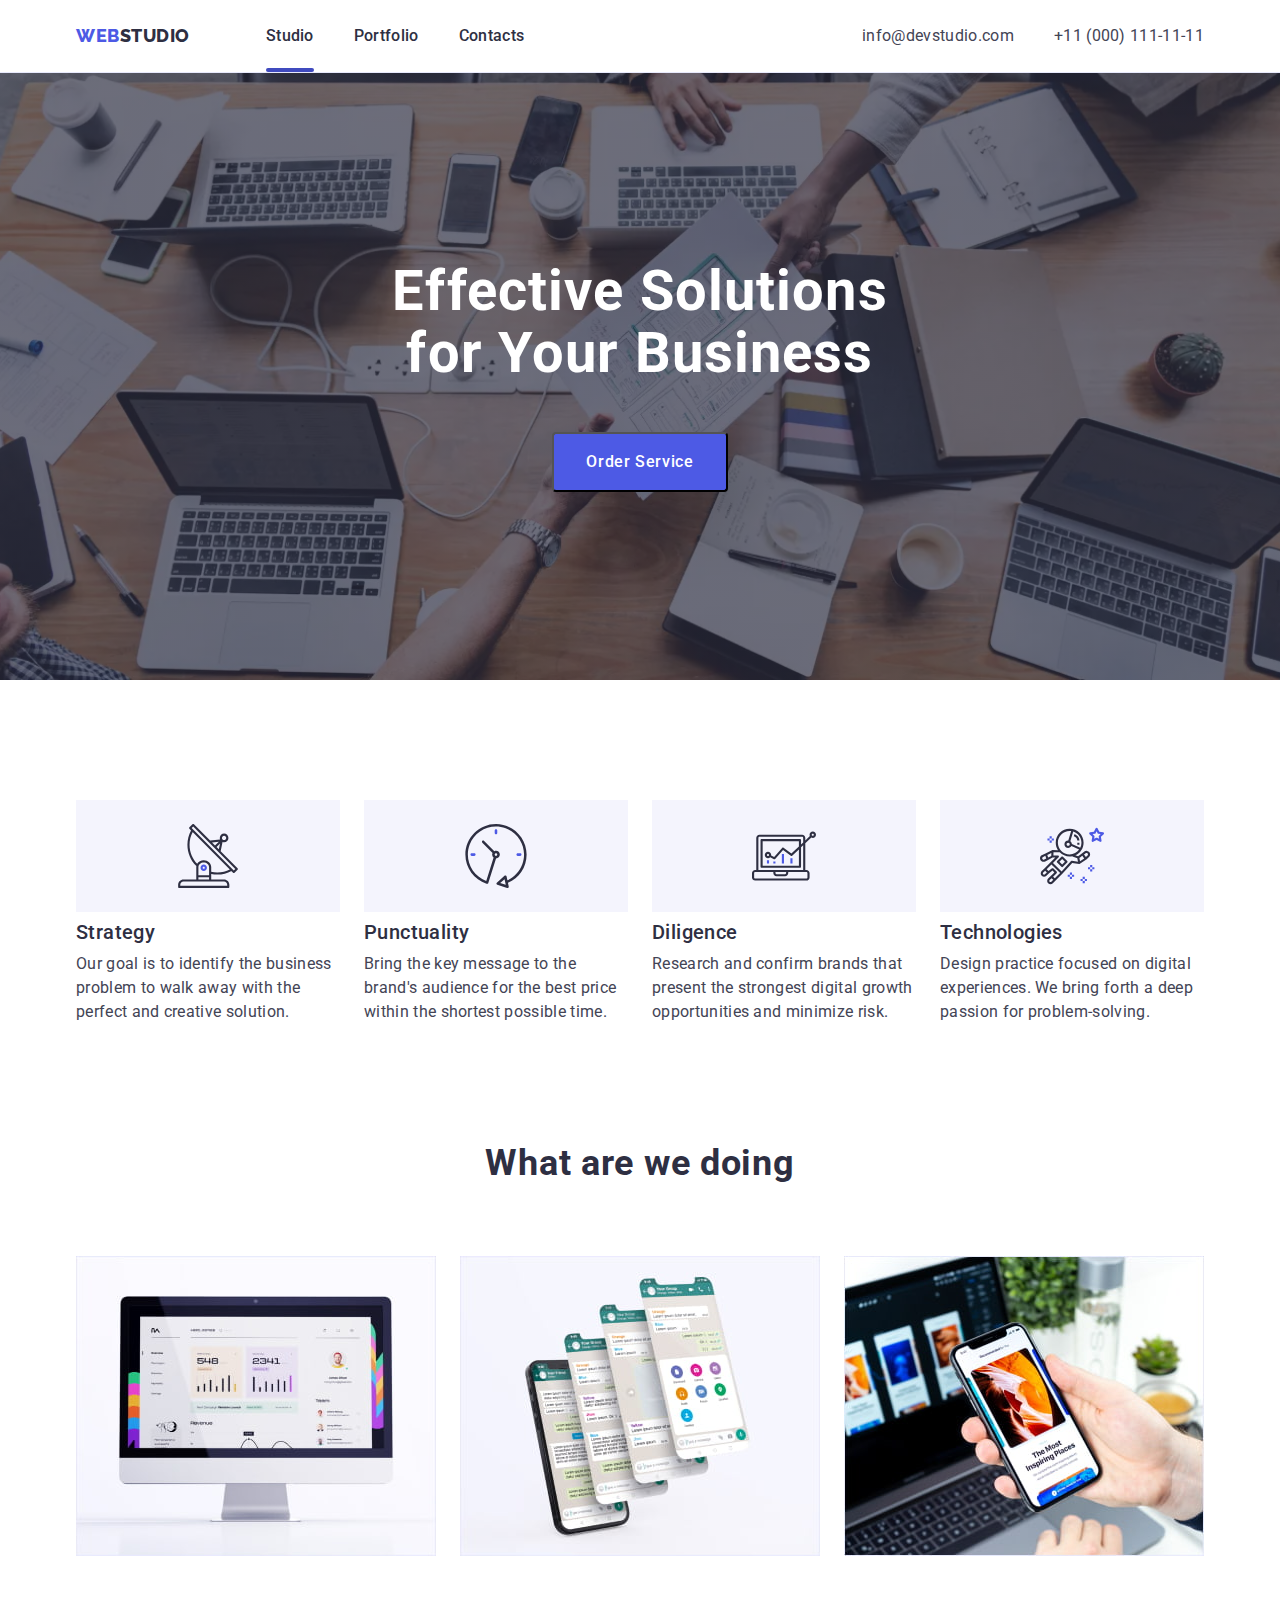
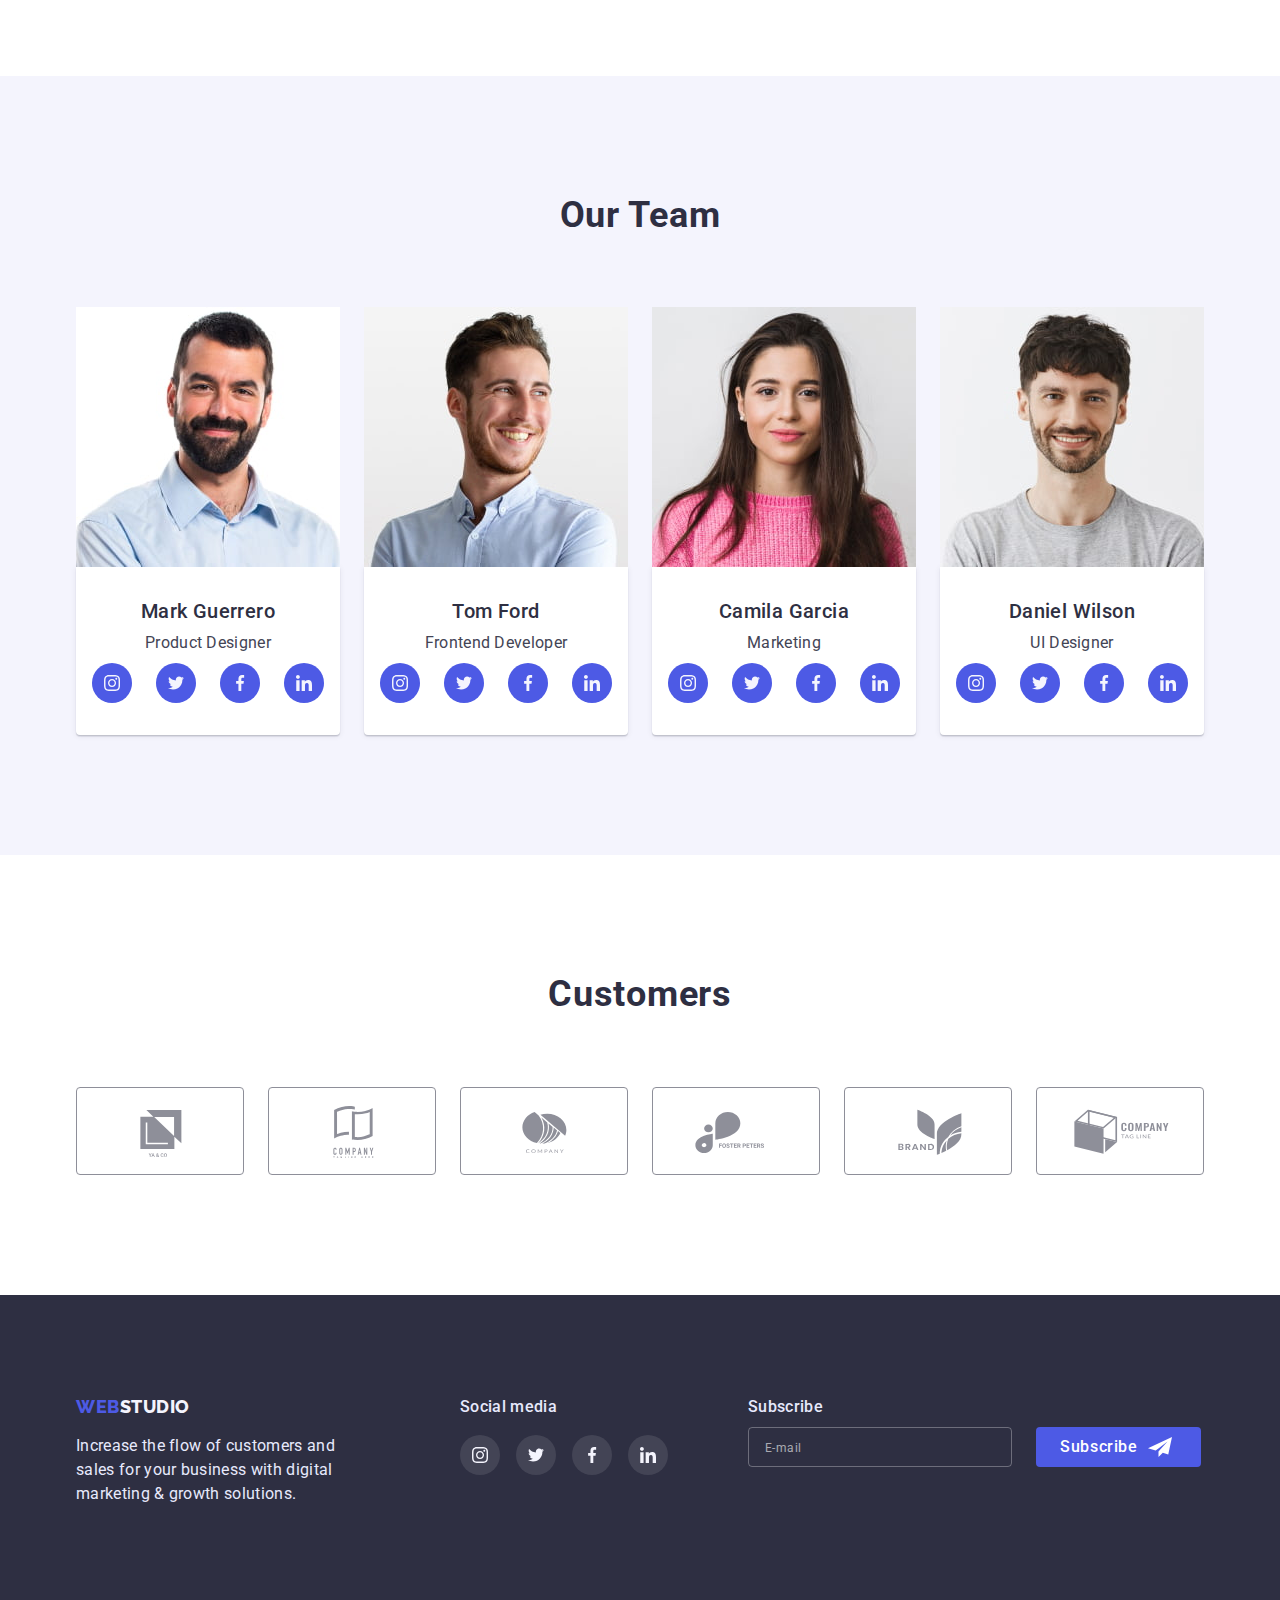
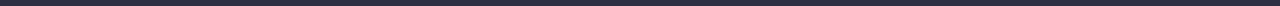
==== commit 28d61845: "final1.5" ====
--- a/index.html
+++ b/index.html
@@ -68,7 +68,7 @@
       <div class="mobile-menu is-open" data-menu>
         <div class="mobile-menu-container container">
           <button type="button" class="btn-close-mob-menu" data-menu-close>
-            <svg class="mob-menu-close-btn" width="24" height="24">
+            <svg class="mob-menu-close-btn" width="8" height="8">
               <use href="./images/sprite.svg#icon-close-btn"></use>
             </svg>
           </button>
@@ -277,8 +277,7 @@
             <li class="item-opportunity">
               <picture>
                 <source
-                  srcset="./images/main/tel.jpg 1x, 
-                  ./images/main/tel-2x.jpg 2x"
+                  srcset="./images/main/tel.jpg 1x, ./images/main/tel-2x.jpg 2x"
                   media="(min-width: 480px)"
                 />
                 <source
@@ -695,7 +694,6 @@
     </section>
     <!-- FOOTER -->
     <footer class="footer">
-
       <section class="footer-list container mini">
         <h2 class="visually-hidden">Footer</h2>
 
@@ -795,8 +793,8 @@
     <div class="backdrop is-hidden" data-modal>
       <div class="modal">
         <button type="button" class="modal-close-button" data-modal-close>
-          <svg class="modal-close-button-icon" width="8" height="8">
-            <use href="./images/sprite.svg#icon-modal-close-icone"></use>
+          <svg class="modal-close-button-icon" width="16" height="8">
+            <use href="./images/sprite.svg#icon-Vector"></use>
           </svg>
         </button>
 
--- a/css/stayles.css
+++ b/css/stayles.css
@@ -207,8 +207,8 @@
   padding: 0;
   cursor: pointer;
   border-radius: 50%;
-  width: 40px;
-  height: 40px;
+  width: 24px;
+  height: 24px;
 
   border: 1px solid rgba(0, 0, 0, 0.1);
 
@@ -417,8 +417,8 @@
 /* ======================== CUSTOMERS======================== */
 .customers {
   text-align: center;
-  padding-top: 130px;
-  padding-bottom: 120px;
+  padding-top: 96px;
+  padding-bottom: 96px;
 }
 
 .list-customers {
@@ -462,7 +462,6 @@
 }
 
 .footer-list {
-  
   padding-top: 96px;
   padding-bottom: 96px;
 }
@@ -963,8 +962,7 @@
       background-image: url(../css/style/hero-image/hero-image-tab-2x.jpg);
     }
   }
-  /* footer */
- 
+
   /* portfolio */
 }
 
@@ -1091,7 +1089,6 @@
   }
   .footer-social-media {
     align-items: start;
-   
   }
   /* portfolio */
   .portfolio {
@@ -1205,6 +1202,10 @@
     flex-wrap: wrap;
     gap: 24px;
   }
+  .customers {
+    padding-top: 120px;
+    padding-bottom: 120px;
+  }
   /* footer */
 
   .footer-title {
